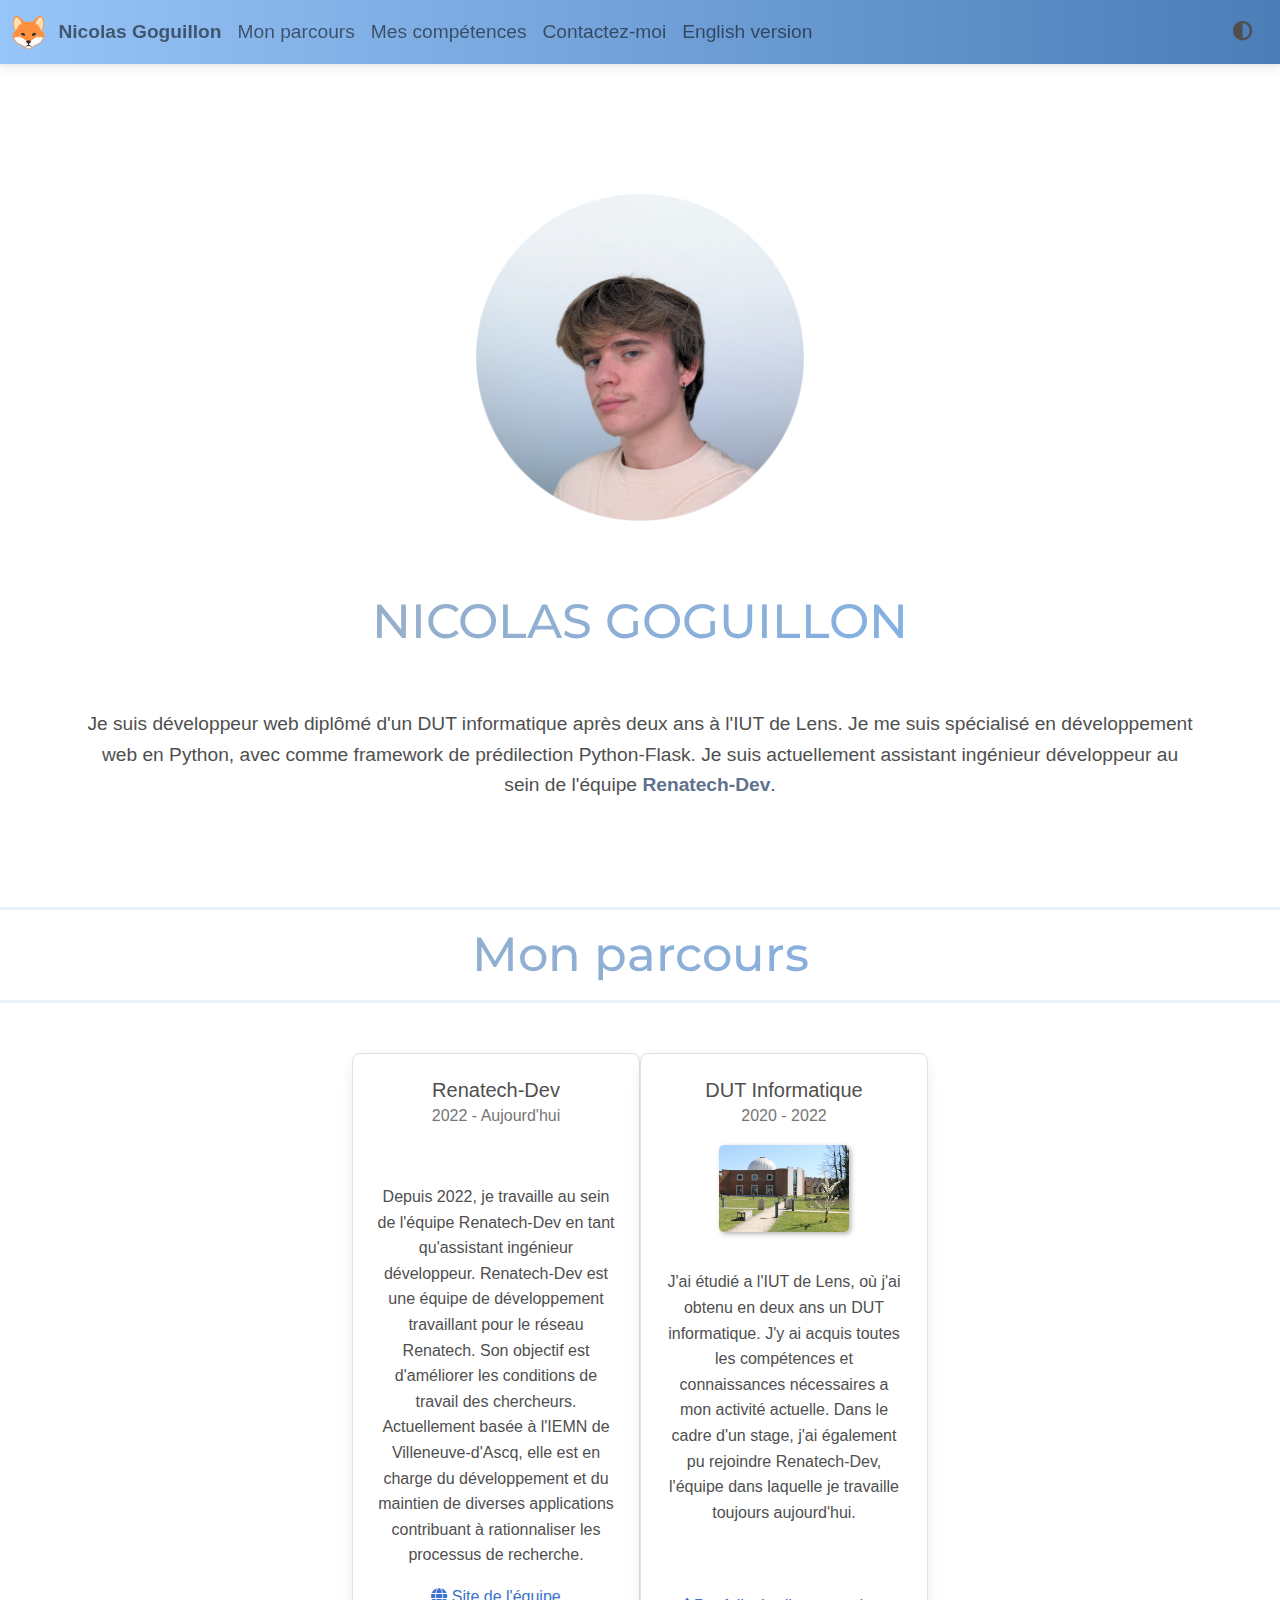
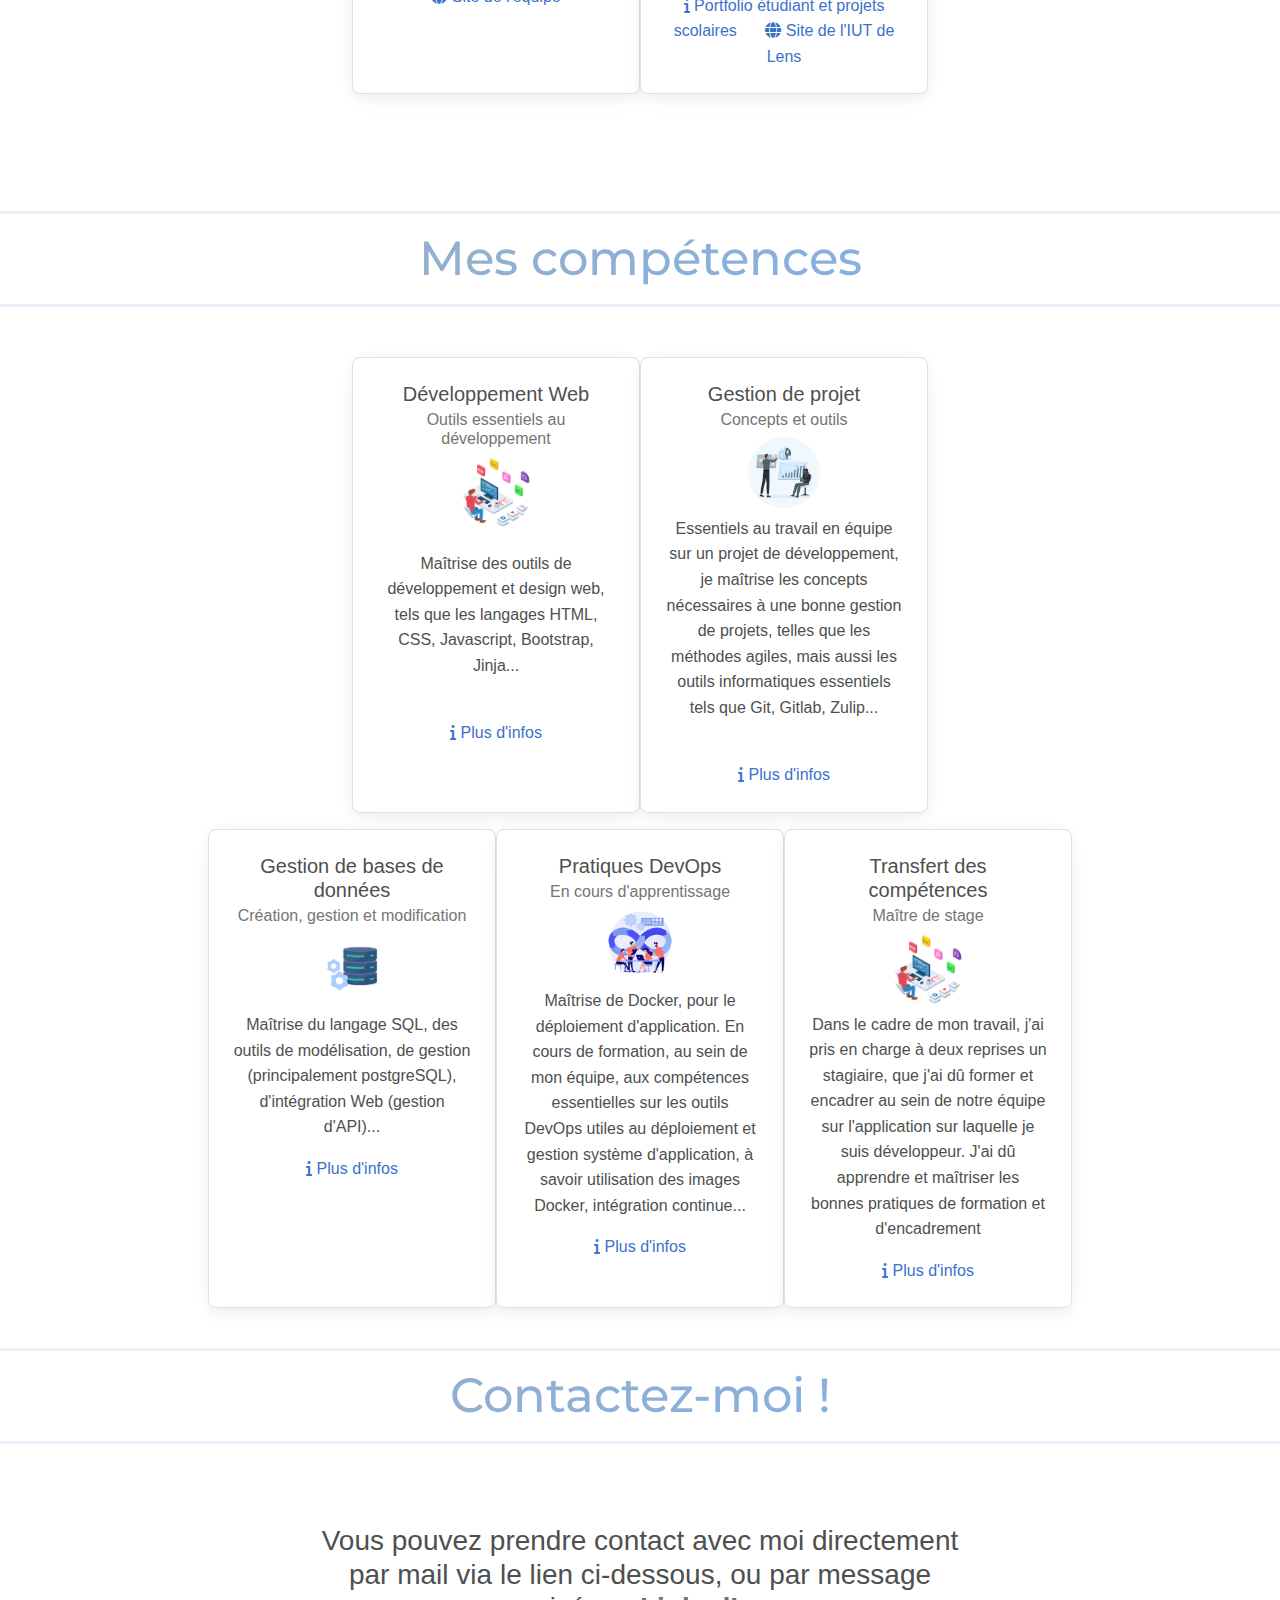
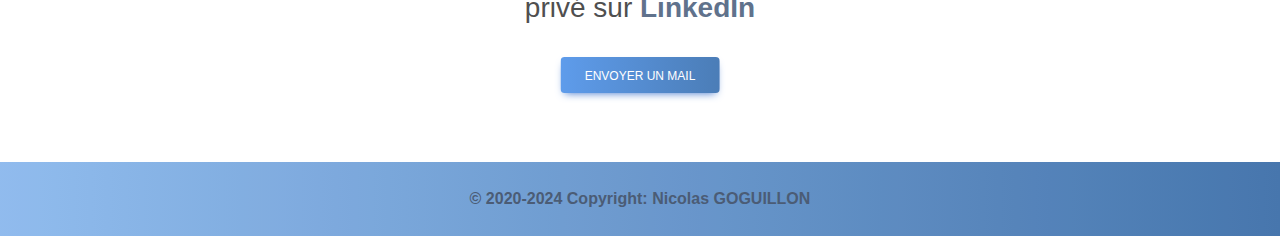
==== index.html @ bf2ed9eb "Content update" ====
<!doctype html>
<html lang="en">
<head>
    
        <!-- Required meta tags -->
        <meta charset="utf-8">
        <meta name="viewport" content="width=device-width, initial-scale=1, shrink-to-fit=no">
        <link rel="shortcut icon" type="image/x-icon" href="/portfolio/images/iconfox1.png">
        <link rel="stylesheet" type="text/css" href="/portfolio/static/css/index.css">
        <link rel="preconnect" href="https://fonts.googleapis.com">
        <link rel="preconnect" href="https://fonts.gstatic.com" crossorigin>
        <link href="https://fonts.googleapis.com/css2?family=Montserrat&display=swap" rel="stylesheet">


        
            <!-- Bootstrap CSS -->
            <link rel="stylesheet" href="https://cdn.jsdelivr.net/npm/bootstrap@4.6.1/dist/css/bootstrap.min.css" integrity="sha384-zCbKRCUGaJDkqS1kPbPd7TveP5iyJE0EjAuZQTgFLD2ylzuqKfdKlfG/eSrtxUkn" crossorigin="anonymous">
            <link rel="stylesheet" href="https://cdnjs.cloudflare.com/ajax/libs/font-awesome/6.0.0/css/all.min.css"/>
            <link rel="stylesheet" id="cssCaller" href="/portfolio/static/css/mdb.min.css"/>

            <script>
                function getPreferredColorScheme() {
                    var elements = document.getElementsByClassName("color-list");

                    if (window.matchMedia && window.matchMedia('(prefers-color-scheme: dark)').matches) {
                        return 'dark';
                    } else {
                        return 'light';
                    }
                }

                var colorScheme = getPreferredColorScheme();
                var link = document.getElementById("link-theme");
                if (colorScheme === "dark") {
                    document.getElementById("cssCaller").href = "/portfolio/static/css/mdb.dark.min.css";
                } else {
                    document.getElementById("cssCaller").href = "/portfolio/static/css/mdb.min.css";

                }

            </script>



        

        <title>Nicolas Goguillon</title>
    
</head>
<body>
<!-- Your page content -->

    <!-- Navbar -->
    <nav class="navbar navbar-expand-lg navbar-light bg-light gradient-custom sticky-top ">
        <!-- Container wrapper -->
        <div class="container-fluid">
            <!-- Toggle button -->
            <button
                    class="navbar-toggler"
                    type="button"
                    data-mdb-toggle="collapse"
                    data-mdb-target="#navbarSupportedContent"
                    aria-controls="navbarSupportedContent"
                    aria-expanded="false"
                    aria-label="Toggle navigation"
            >
                <i class="fas fa-bars"></i>
            </button>

            <!-- Collapsible wrapper -->
            <div class="collapse navbar-collapse" id="navbarSupportedContent">
                <!-- Navbar brand -->

                <!-- Left links -->
                <img src="/portfolio/images/iconfox1.png"
                     height="15"
                     alt="MDB Logo"
                     loading="lazy"
                     id="iconFoxBar"
                     style="width: 2em; height: auto; padding-right: 5px;"
                />
                <ul class="navbar-nav me-auto mb-2 mb-lg-0">

                    <li class="nav-item">
                        <a class="nav-link" href="#" style="font-weight: bold">Nicolas Goguillon</a>
                    </li>
                    <li class="nav-item">
                        <a class="nav-link" href="#projects">Mon parcours</a>
                    </li>
                    <li class="nav-item">
                        <a class="nav-link" href="#team">Mes compétences</a>
                    </li>
                    <li class="nav-item">
                        <a class="nav-link" href="#contact">Contactez-moi</a>
                    </li>
                    <li class="nav-item">
                        <a class="nav-link" href="/portfolio/english.html">English version</a>
                    </li>


                </ul>


            </div>
            <!-- Collapsible wrapper -->

            <!-- Right elements -->
            <div class="d-flex align-items-center">
                <a class="text-reset me-3" id="link-theme" onclick="toggleGlobalTheme()">
                    <i class="fas fa-circle-half-stroke"></i>
                </a>

                
            </div>
            <!-- Right elements -->
        </div>
        <!-- Container wrapper -->
    </nav>
    <!-- Navbar -->




    <div class="mb-8" id="landscape-spacing"></div>
    <div class="container rdev-containers d-flex flex-column justify-content-center mb-6" id="rdev-prez">
        <div class="bloc_message">
            
                
            
        </div>
        <div class="container rdev-containers d-flex flex-column justify-content-center mb-2"
             id="rdev-prez-translucent">
            
            <img
                    src="/portfolio/images/profile.png"
                    height="15"
                    alt="MDB Logo"
                    loading="lazy"
                    class="mb-7 d-flex justify-content-center"
                    id="translucent-logo"
                    style="width: 30%; height: auto; margin-left: auto; margin-right: auto;"
            />


        </div>


        <h2 class="gradient-custom-text title-rdev" id="nomtitre" style="text-align:center; width:auto">NICOLAS GOGUILLON</h2>

        <div class="card-body" id="prez-text">Je suis développeur web diplômé d'un DUT informatique après deux ans à l'IUT de Lens. Je me suis spécialisé en développement web en Python, avec comme framework de prédilection Python-Flask. Je suis actuellement assistant ingénieur développeur au sein de l'équipe <a
            href="https://dev.renatech.org" style="font-weight: bold; color: #60728c" target="_blank">Renatech-Dev</a>. 
        </div>
        
    </div>

    <script>

        function toggleGlobalTheme() {
            let userPreference = getPreferredColorScheme();
            var elements = document.getElementsByClassName("color-list");

            if (document.getElementById("cssCaller").href === "https://goguillonnicolas.github.io/portfolio/static/css/mdb-auto.css" || document.getElementById("cssCaller").href === "/portfolio/static/css/mdb-auto.css") {
                if (userPreference === "light") {
                    document.getElementById("cssCaller").href = "/portfolio/static/css/mdb.dark.min.css";
                    for (var k = 0; k < elements.length; k++) {
                        elements[k].style.color = "white";
                    }

                } else {
                    document.getElementById("cssCaller").href = "/portfolio/static/css/mdb.min.css";
                    for (var l = 0; l < elements.length; l++) {
                        elements[l].style.color = "black";
                    }
                }
            } else if (document.getElementById("cssCaller").href === "https://goguillonnicolas.github.io/portfolio/static/css/mdb.dark.min.css" || document.getElementById("cssCaller").href === "/portfolio/static/css/mdb.dark.min.css") {
                document.getElementById("cssCaller").href = "/portfolio/static/css/mdb.min.css";
                for (var m = 0; m < elements.length; m++) {
                    elements[m].style.color = "black";
                }
            } else {
                document.getElementById("cssCaller").href = "/portfolio/static/css/mdb.dark.min.css";
                for (var n = 0; n < elements.length; n++) {
                    elements[n].style.color = "white";
                }
            }
        }

    </script>






    <!-- POPUPS PROJETS -->

    <div class="modal fade" id="repotech-details" tabindex="-1" aria-labelledby="RepotechDetailsLabel"
         aria-hidden="true">
        <div class="modal-dialog modal-dialog-centered modal-xl modal-dialog-scrollable">
            <div class="modal-content">
                <div class="modal-header">
                    <h5 class="modal-title" id="RepotechDetailsLabel">Renatech-Dev</h5>
                    <button type="button" class="btn-close" data-mdb-dismiss="modal" aria-label="Close"></button>
                </div>
                <div class="modal-body">
                  <h1 style="color: #A9C5EC;">Coming soon !</h1>
                  <p>Renatech-Dev est une équipe de développement travaillant pour le réseau Renatech. Son objectif est d'améliorer les conditions de travail des chercheurs. Actuellement basée à l'IEMN de Villeneuve-d'Ascq, elle est en charge du développement et du maintien de diverses applications contribuant à rationnaliser les processus de recherche.</p>  

                </div>
                <div class="modal-footer">
                    <button type="button" class="btn btn-secondary" data-mdb-dismiss="modal">Close</button>
                </div>
            </div>
        </div>
    </div>
    <div class="modal fade" id="coming-soon" tabindex="-1" aria-labelledby="RepotechDetailsLabel"
    aria-hidden="true">
    <div class="modal-dialog modal-dialog-centered modal-xl modal-dialog-scrollable">
        <div class="modal-content">
            <div class="modal-header">
                <h5 class="modal-title" id="comingsoon"></h5>
                <button type="button" class="btn-close" data-mdb-dismiss="modal" aria-label="Close"></button>
            </div>
            <div class="modal-body">
              <h1 style="color: #A9C5EC;">Coming soon !</h1>  
            </div>
            <div class="modal-footer">
                <button type="button" class="btn btn-secondary" data-mdb-dismiss="modal">Close</button>
            </div>
        </div>
    </div>
</div>
    
    <div class="modal fade" id="cross-video" tabindex="-1" aria-labelledby="CrossVideoLabel" aria-hidden="true">
        <div class="modal-dialog modal-dialog-centered modal-xl modal-dialog-scrollable">
            <div class="modal-content">
                <div class="modal-header">
                    <h5 class="modal-title" id="CrossVideoLabel">CROSS</h5>
                    <button type="button" class="btn-close" data-mdb-dismiss="modal" aria-label="Close"></button>
                </div>
                <div class="modal-body">
                    

                    <br><br>
                </div>
                <div class="modal-footer">
                    <button type="button" class="btn btn-secondary" data-mdb-dismiss="modal">Close</button>
                </div>
            </div>
        </div>
    </div>

    


   
    <div class="modal fade" id="publi-details" tabindex="-1" aria-labelledby="PubliDetailsLabel" aria-hidden="true">
        <div class="modal-dialog modal-dialog-centered modal-xl modal-dialog-scrollable">
            <div class="modal-content">
                <div class="modal-header">
                    <h5 class="modal-title" id="PubliDetailsLabel">DUT informatique</h5>
                    <button type="button" class="btn-close" data-mdb-dismiss="modal" aria-label="Close"></button>
                </div>
                <div class="modal-body">Coming soon !</div>
                <div class="modal-footer">
                    <button type="button" class="btn btn-secondary" data-mdb-dismiss="modal">Close</button>
                </div>
            </div>
        </div>
    </div>




    <div class="mb-4" id="projects">
        <!-- Gradient divider -->


        <!--Section: News of the day-->
        

        <!--Section: News of the day-->


    </div>
    <hr class="gradient">

    <h2 class="gradient-custom-text title-rdev" id="title-rdev" style="text-align:center; width:auto">Mon parcours</h2>
    <hr class="gradient">

    

    <div class="container rdev-containers d-flex flex-column justify-content-center" id="rdev-membres">
        <div class="card-deck d-flex flex-wrap justify-content-center">
            <div class="card border mb-3 member-card dark-mode-on-cards" style="width: 18rem;">
                <div class="card-body">
                    <h5 class="card-title member-title">Renatech-Dev</h5>
                    <h6 class="card-subtitle mb-2 text-muted member-subtitle">2022 - Aujourd'hui</h6>
                    <img class="projet-image" src="/portfolio/images/iemn.jpeg"
                         alt="">
                    <p class="card-text"><br>Depuis 2022, je travaille au sein de l'équipe Renatech-Dev en tant qu'assistant ingénieur développeur. Renatech-Dev est une équipe de développement travaillant pour le réseau Renatech. Son objectif est d'améliorer les conditions de travail des chercheurs. Actuellement basée à l'IEMN de Villeneuve-d'Ascq, elle est en charge du développement et du maintien de diverses applications contribuant à rationnaliser les processus de recherche.</p>
                    <!--<a href="#repotech-details" class="card-link" target="_blank" data-mdb-toggle="modal"
                       data-mdb-target="#repotech-details"><i class="fas fa-info"></i> Plus d'infos</a>-->
                       <a href="https://dev.renatech.org" class="card-link" target="_blank"><i class="fas fa-globe"></i> Site de l'équipe</a>
                </div>
            </div>
            <div class="card border mb-3 member-card dark-mode-on-cards" style="width: 18rem;">
                <div class="card-body">
                    <h5 class="card-title member-title">DUT Informatique</h5>
                    <h6 class="card-subtitle mb-2 text-muted member-subtitle"> 2020 - 2022</h6>
                    <img class="projet-image" src="/portfolio/images/iut.jpg"
                         alt="Publis-HAL">
                    <br><p class="card-text"><br>J'ai étudié a l'IUT de Lens, où j'ai obtenu en deux ans un DUT informatique. J'y ai acquis toutes les compétences et connaissances nécessaires a mon activité actuelle. Dans le cadre d'un stage, j'ai également pu rejoindre Renatech-Dev, l'équipe dans laquelle je travaille toujours aujourd'hui.<br><br><br></p>
                    <a href="https://goguillonnicolas.github.io/old-portfolio/index.html" class="card-link" target="_blank"
                       ><i class="fas fa-info"></i> Portfolio étudiant et projets scolaires</a>
                    <a href="https://www.iut-lens.univ-artois.fr/" class="card-link" target="_blank"><i class="fas fa-globe"></i> Site de l'IUT de Lens</a>
                </div>
            </div>

            
            
        </div>
        

    </div>





    <div class="mb-4" id="team">
        <!-- Gradient divider -->
        <br><br><br>
    </div>
    <hr class="gradient">

    <h2 class="gradient-custom-text title-rdev" id="title-rdev" style="text-align:center; width:auto">Mes compétences</h2>
    <hr class="gradient">

    <!--<div class="container">
        
        <br>
        <br>
        
        <h6 class="policeraleway">DEVELOPPEMENT WEB (HTML - CSS - Python - Javascript - PHP)</h6>
        <div class="containerskills">
          <div class="skills web"></div>
        </div>
        
        <br>
        <h6 class="policeraleway">BASE DE DONNEES (SQL)</h6>
        <div class="containerskills">
          <div class="skills sql"></div>
        </div>
        
        <br>
        <h6 class="policeraleway">SCRIPTS (PYTHON, BASH)</h6>
        <div class="containerskills">
          <div class="skills scripts"></div>
        </div>
        
        <br>
        <h6 class="policeraleway">ORIENTE OBJET (JAVA)</h6>
        <div class="containerskills">
          <div class="skills php"></div>
        </div>
        <br>
        <br>
        <br>
       
    </div> -->

    <div class="container rdev-containers d-flex flex-column justify-content-center" id="rdev-membres">
        <div class="card-deck d-flex flex-wrap justify-content-center">
            <div class="card border mb-3 member-card dark-mode-on-cards" style="width: 18rem;">
                <div class="card-body">
                    <h5 class="card-title member-title">Développement Web</h5>
                    <h6 class="card-subtitle mb-2 text-muted member-subtitle">Outils essentiels au développement</h6>
                    <img class="member-image rounded-circle"
                         src="/portfolio/images/webstatic.jpg" alt="">
                    <p class="card-text"><Main>Maîtrise des outils de développement et design web, tels que les langages HTML, CSS, Javascript, Bootstrap, Jinja...</Main></p><br>
                    <a href="#repotech-details" class="card-link" target="_blank" data-mdb-toggle="modal"
                       data-mdb-target="#coming-soon"><i class="fas fa-info"></i> Plus d'infos</a>

                </div>
            </div>
            <div class="card border dark-mode-on-cards mb-3 member-card" style="width: 18rem;">
                <div class="card-body">
                    <h5 class="card-title member-title">Gestion de projet</h5>
                    <h6 class="card-subtitle mb-2 text-muted member-subtitle">Concepts et outils</h6>
                    <img class="member-image rounded-circle" src="/portfolio/images/project management.png"
                         alt="">
                    <p class="card-text">Essentiels au travail en équipe sur un projet de développement, je maîtrise les concepts nécessaires à une bonne gestion de projets, telles que les méthodes agiles, mais aussi les outils informatiques essentiels tels que Git, Gitlab, Zulip...</p><br>
                    <a href="#repotech-details" class="card-link" target="_blank" data-mdb-toggle="modal"
                       data-mdb-target="#coming-soon"><i class="fas fa-info"></i> Plus d'infos</a>

                </div>
            </div>
            
        </div>
        <div class="card-deck d-flex flex-wrap justify-content-center">
            <div class="card border dark-mode-on-cards mb-3 member-card" style="width: 18rem;">
                <div class="card-body">
                    <h5 class="card-title member-title">Gestion de bases de données</h5>
                    <h6 class="card-subtitle mb-2 text-muted member-subtitle">Création, gestion et modification
                    </h6>
                    <img class="member-image rounded-circle" src="/portfolio/images/databaseicon.avif"
                         alt="">
                    <p class="card-text">Maîtrise du langage SQL, des outils de modélisation, de gestion (principalement postgreSQL), d'intégration Web (gestion d'API)...</p>
                    <a href="#repotech-details" class="card-link" target="_blank" data-mdb-toggle="modal"
                       data-mdb-target="#coming-soon"><i class="fas fa-info"></i> Plus d'infos</a>

                </div>
            </div>

            <div class="card border dark-mode-on-cards mb-3 member-card" style="width: 18rem;">
                <div class="card-body">
                    <h5 class="card-title member-title">Pratiques DevOps</h5>
                    <h6 class="card-subtitle mb-2 text-muted member-subtitle">En cours d'apprentissage</h6>
                    <img class="member-image rounded-circle"
                         src="/portfolio/images/DevOps.jpg" alt="">
                    <p class="card-text">Maîtrise de Docker, pour le déploiement d'application. En cours de formation, au sein de mon équipe, aux compétences essentielles sur les outils DevOps utiles au déploiement et gestion système d'application, à savoir utilisation des images Docker, intégration continue...</p>
                    <a href="#" class="card-link" target="_blank" data-mdb-toggle="modal"
                       data-mdb-target="#coming-soon"><i class="fas fa-info"></i> Plus d'infos</a>

                </div>
            </div>

            <div class="card border dark-mode-on-cards mb-3 member-card" style="width: 18rem;">
                <div class="card-body">
                    <h5 class="card-title member-title">Transfert des compétences</h5>
                    <h6 class="card-subtitle mb-2 text-muted member-subtitle">Maître de stage</h6>
                    <img class="member-image rounded-circle"
                         src="/portfolio/images/webstatic.jpg" alt="">
                    <p class="card-text">Dans le cadre de mon travail, j'ai pris en charge à deux reprises un stagiaire, que j'ai dû former et encadrer au sein de notre équipe sur l'application sur laquelle je suis développeur. J'ai dû apprendre et maîtriser les bonnes pratiques de formation et d'encadrement </p>
                    <a href="#repotech-details" class="card-link" target="_blank" data-mdb-toggle="modal"
                       data-mdb-target="#coming-soon"><i class="fas fa-info"></i> Plus d'infos</a>

                </div>
            </div>
            



        </div>











































    <div class="card-deck d-flex flex-wrap justify-content-center">

         

            



        </div>

    </div>

    <!-- Buttons trigger collapse -->
    

    <div class="mb-4" id="contact">
        <!-- Gradient divider -->
    </div>
    <hr class="gradient">

    <h2 class="gradient-custom-text title-rdev" id="title-rdev" style="text-align:center; width:auto">Contactez-moi !</h2>
    <hr class="gradient">
    <div class="mb-8"></div>
    <h3 id="sendmailtext">Vous pouvez prendre contact avec moi directement par mail via le lien ci-dessous, ou par message privé sur <a
        href="https://www.linkedin.com/in/nicolas-goguillon/" style="font-weight: bold; color: #60728c" target="_blank">LinkedIn</a>

        <br>              
</h3>

            <a
                class="btn btn-primary expandable-members position-relative top-50 start-50 translate-middle gradient-custom"
                href="mailto:nicolas.goguillon@iemn.fr"
                role="button"
                aria-expanded="false"
                aria-controls="collapseExample"
        >
            Envoyer un mail
        </a>

        <br><br><br>
    </div>


    <!-- Footer -->
    <footer class="text-center text-lg-start bg-opacity-10 text-muted gradient-custom-footer">
        <!-- Section: Social media -->
        <section class="d-flex justify-content-center justify-content-lg-between">
            <!-- Left -->
            <div class="me-5 d-none d-lg-block">
            </div>
            <!-- Left -->

            <!-- Right -->
            <div>

            </div>
            <!-- Right -->
        </section>
        <!-- Section: Social media -->

    

        <!-- Copyright -->
        <div class="text-center p-4 footertext" style="background-color: rgba(0, 0, 0, 0.05);">
           <strong> © 2020-2024 Copyright: Nicolas GOGUILLON </strong>
        </div>
        <!-- Copyright -->
    </footer>
    <!-- Footer -->



    <!-- Optional JavaScript -->
    <script src="https://cdn.jsdelivr.net/npm/jquery@3.5.1/dist/jquery.min.js" integrity="sha256-9/aliU8dGd2tb6OSsuzixeV4y/faTqgFtohetphbbj0=" crossorigin="anonymous"></script>
        <script src="https://cdn.jsdelivr.net/npm/popper.js@1.16.1/dist/umd/popper.min.js" integrity="sha384-9/reFTGAW83EW2RDu2S0VKaIzap3H66lZH81PoYlFhbGU+6BZp6G7niu735Sk7lN" crossorigin="anonymous"></script>
        <script src="https://cdn.jsdelivr.net/npm/bootstrap@4.6.1/dist/js/bootstrap.min.js" integrity="sha384-VHvPCCyXqtD5DqJeNxl2dtTyhF78xXNXdkwX1CZeRusQfRKp+tA7hAShOK/B/fQ2" crossorigin="anonymous"></script>
    <script type="text/javascript" src="/portfolio/static/js/mdb.min.js"></script>
    <sript src="/portfolio/static/js/index.js"></sript>


    <script src="/portfolio/static/js/index.js"></script>

</body>
</html>
---- portfolio/static/css/index.css ----
body {
  font-family: 'Montserrat', sans-serif;
}

h1 {
    color : blue;
}

#nomtitre {
    font-size: 3.5em;
}

.rdev-icon-navbar {
    max-width : 22px;
    margin: auto;
}

.rdev-prez {
    font-size : 1.5em;
    margin-top : 100px !important;
    width: 50% !important;
}

.rdev-containers {
    margin-top : 50px !important;
}

.rdev-containers-titles {
    font-size : 1.5em;
    margin-bottom : 50px;
    text-align : center;
}

.member-image {
    width : 30%;
    /*margin : 5% 25% 5% 25%;*/
    vertical-align : baseline;
}

/*.member-title {
    width : 70%
}

.member-subtitle {
    width : 70%
}*/

.member-card {
    text-align: center;
}

.expandable-members {

}

.title-rdev {
    font-size : 4em;
    /*margin-bottom : 50px;*/
    text-align : center;
    font-family: 'Montserrat', sans-serif;
}

hr.gradient {
  height: 3px;
  border: none;
background-color: #A9C5EC;

}

.modal-body p {
    text-align: center;
}

.projet-image {
    width : 55%;
    margin : 5% 10% 5% 10%;
    border-radius: 5px;
    box-shadow: 2px 2px 5px rgba(0, 0, 0, 0.3);
}

.projet-image-details {
    width : 50%;
    margin : 5% 25% 5% 25%;
    border-radius: 5px;
    box-shadow: 2px 2px 5px rgba(0, 0, 0, 0.3);
}

#rdev-projets {
    text-align: justify;
}

.project-card-rdev {
    padding: 1.5%
}

#prez-text {
    font-size : 1.2em;
    margin-top : 50px;
    margin-bottom : 50px;
    text-align : center;
}

#prez-card {
    border : 0 !important;
    background-color: transparent !important;
}

/*#news-text {
    border-radius: 5px;
    border: 3px solid red;
}

#news-img {
    border-radius: 5px;
    border: 3px solid red;
}*/

.navbar {
  min-height: 40px;
    font-size: 1.2em;
}

.separator {
    border: 5px;
}

#cross-video {
    width : 60%;
    height: auto;
    border-radius: 5px;
    margin: 0 20% 0 20%;
}

#video-frame {
    border-radius: 5px;
    box-shadow: 3px 3px 6px rgba(0, 0, 0, 0.3);
}


.stat-list {
    width : 40%;
    margin: 0 30% 0 30%;
}

@media screen and (orientation: portrait) {

    .stat-list {
        width : 90%;
        margin: 0 5% 0 5%;
    }


    #prez-img {
        width : 100%;
        margin-left: auto;
        margin-right: auto;
        margin-bottom : 5%;
    }

    #landscape-spacing {
        display : none;
    }

    #translucent-logo {
        width: 100%; height: auto; margin-left: auto; margin-right: auto;
    }

    .title-rdev {
        font-size : 2em;
        /*margin-bottom : 50px;*/
        text-align : center;
        font-family: 'Montserrat', sans-serif;
    }

        hr.hr-text {
      position: relative;
        border: none;
        height: 1px;
        background: #252525;
        font-size: 1.4em;
        text-align: center;

    }

    hr.hr-text::before {
        content: attr(data-content);
        display: inline-block;
        background: #fff;
        font-size: 1.4rem;
        text-align: center;
        color: #252525;
        border-radius: 30rem;
        padding: 0.2rem 2rem;
        position: absolute;
        top: 50%;
        left: 50%;
        transform: translate(-50%, -50%);

    }

    .projet-image-details {
        width : 90%;
        margin : 5% 5% 5% 5%;
        border-radius: 5px;
        box-shadow: 2px 2px 5px rgba(0, 0, 0, 0.3);
    }

}

/* styles pour l'affichage en mode paysage */
@media screen and (orientation: landscape) {
    #prez-img {
        width : 65%;
        margin-left: auto;
        margin-right: auto;
        margin-bottom : 5%;
    }

    #title-rdev {
        font-size : 5em;
        /*margin-bottom : 50px;*/
        text-align : center;
        font-family: 'Montserrat', sans-serif;
    }

    #translucent-logo {
        width: 50%; height: auto; margin-left: auto; margin-right: auto;
    }

    hr.hr-text {
      position: relative;
        border: none;
        height: 1px;
        background: #252525;
        font-size: 3em;
                text-align: center;

    }

    hr.hr-text::before {
        content: attr(data-content);
        display: inline-block;
        background: #fff;
        font-size: 3rem;
        color: #252525;
        border-radius: 30rem;
        padding: 0.2rem 2rem;
        position: absolute;
        top: 50%;
        left: 50%;
        transform: translate(-50%, -50%);
                text-align: center;

    }
}






/*gradient properties*/
.gradient-custom {
    /* fallback for old browsers */
    background: #accbee;

    /* Chrome 10-25, Safari 5.1-6 */
    background: -webkit-linear-gradient(to right,  rgba(109, 174, 249, 0.7), #4b7db7);

    /* W3C, IE 10+/ Edge, Firefox 16+, Chrome 26+, Opera 12+, Safari 7+ */
    background: linear-gradient(to right, rgba(109, 174, 249, 0.7), #4b7db7)
  }

.gradient-custom-text {
    /* Définition du gradient */
    background: linear-gradient(to right, #A0AEBE, rgb(122, 177, 239));
    -webkit-background-clip: text;
    -webkit-text-fill-color: transparent;

    /* Définition de la couleur du texte pour les navigateurs qui ne prennent pas en charge la propriété background-clip */
    color: #fff;
    font-size: 3rem !important;
}

.gradient-custom-footer {
    /* fallback for old browsers */
    background: #7ab1ef;

    /* Chrome 10-25, Safari 5.1-6 */
    background: -webkit-linear-gradient(to right, rgba(109, 174, 249, 0.7), #4b7db7);

    /* W3C, IE 10+/ Edge, Firefox 16+, Chrome 26+, Opera 12+, Safari 7+ */
    background: linear-gradient(to right,  rgba(109, 174, 249, 0.7), #4b7db7)
  }




/*dark properties*/

@media (prefers-color-scheme: dark) {
    .dark-mode-on-cards {
        --mdb-bg-opacity:1;background-color:transparent!important
    }

    .dark-mode-on-footer {
        --mdb-bg-opacity:0.1
    }

}

#sendmail {
    text-align : center;
    width : 20%;
    margin: 50px auto;
}

#sendmailtext {
    text-align : center;
    width : 50%;
    margin: 50px auto;
}


* {box-sizing: border-box}

.containerskills {
  width: 65%;
  background-color: #ddd;
  border-radius:10px;
  height: 15px;
  margin-left: auto;
  margin-right: auto;
}

.skills{border-radius: 10px;}

.web {width: 90%; background-color: #A4C3EA;height: 100%;}
.sql {width: 80%; background-color: #5B80B6;height: 15px;}
.scripts {width: 70%; background-color: #A4C3EA;height: 15px;}
.php {width: 60%; background-color: #5B80B6;height: 15px;}

.policeraleway{
    text-align: center;
    color: #ddd !important
    ;
}

.footertext {
    color: #4B5C75;
}
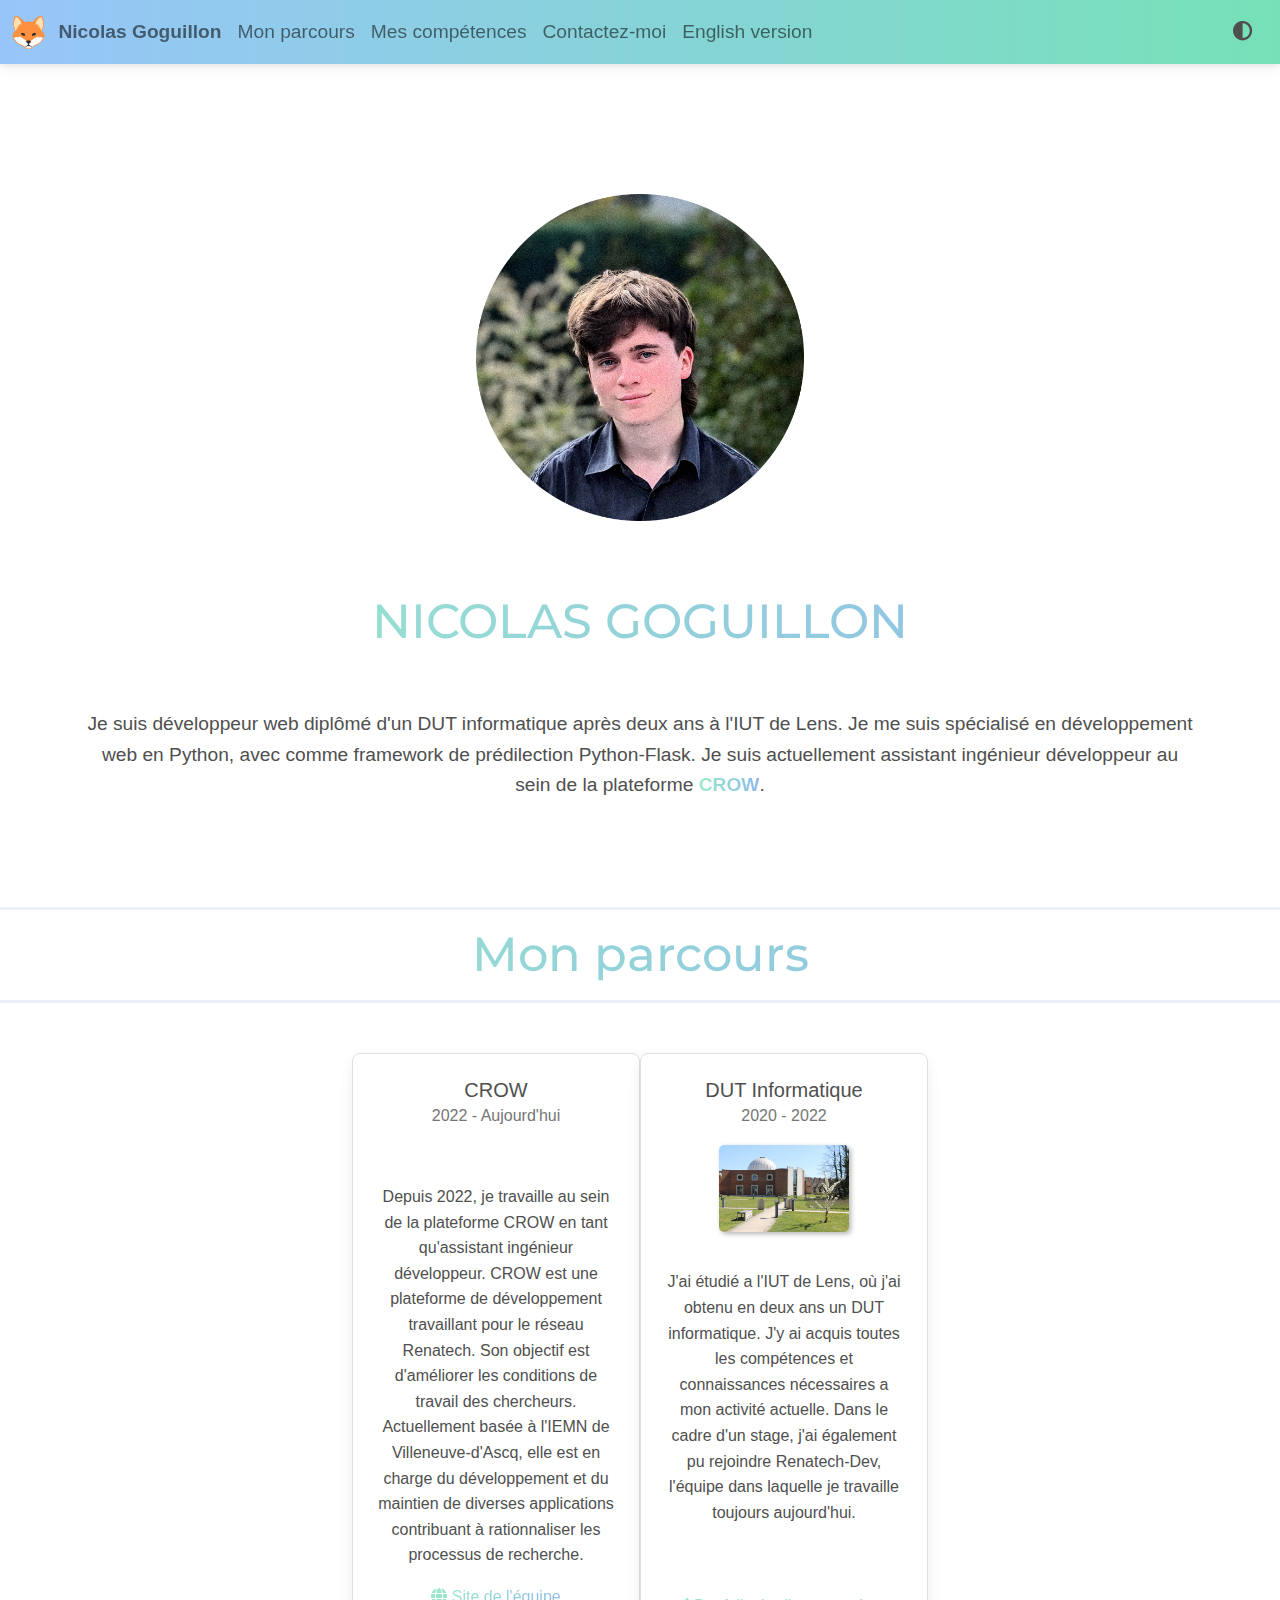
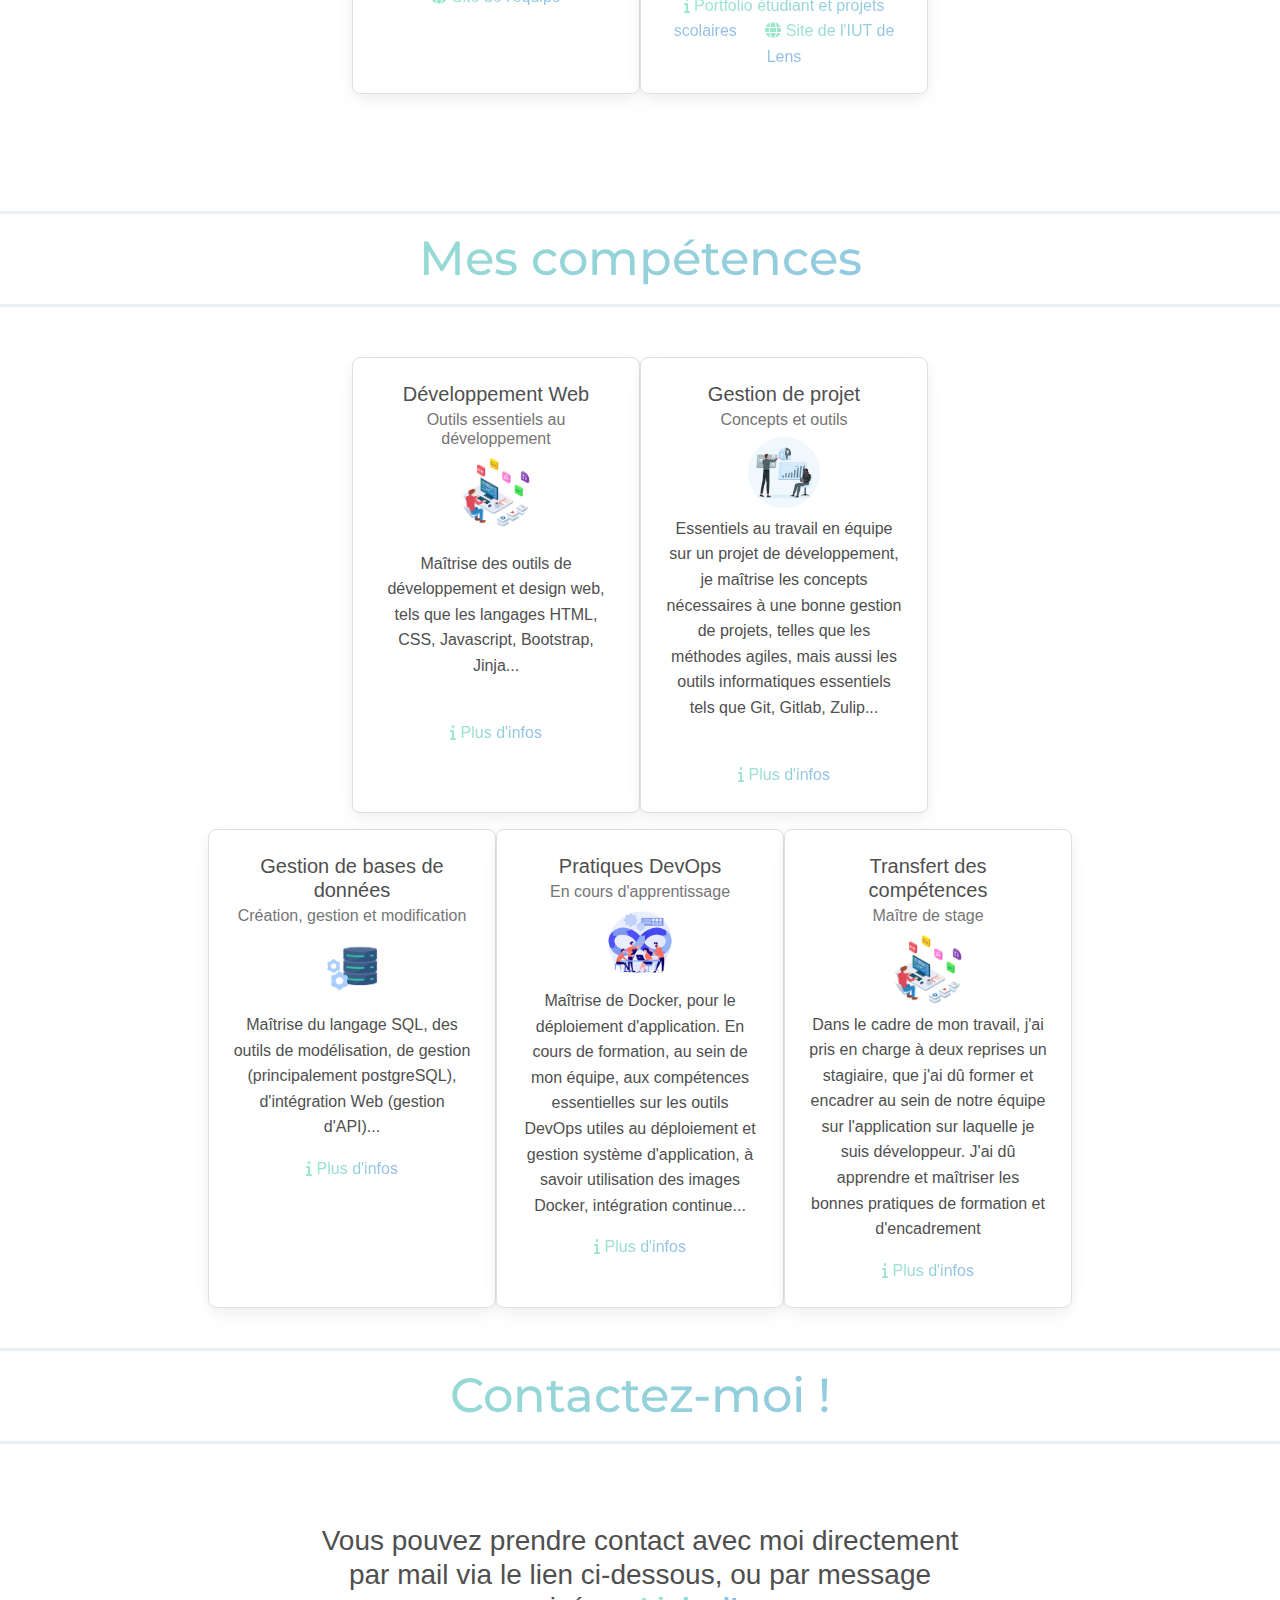
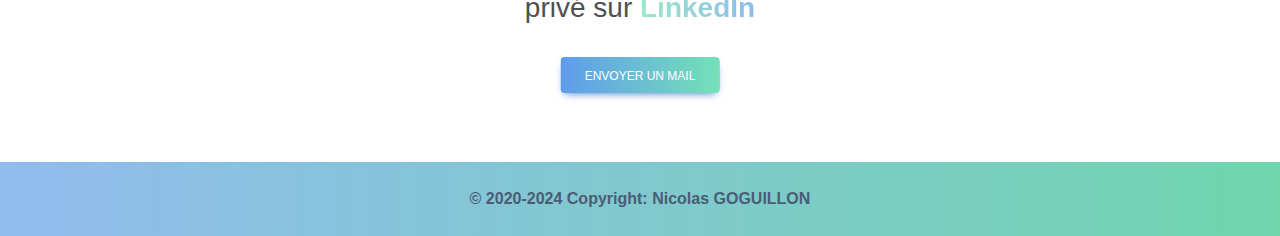
==== commit 61b9bcc6: "Corrections suplémentaires" ====
--- a/index.html
+++ b/index.html
@@ -145,10 +145,10 @@
         </div>
 
 
-        <h2 class="gradient-custom-text title-rdev" id="nomtitre" style="text-align:center; width:auto">NICOLAS GOGUILLON</h2>
-
-        <div class="card-body" id="prez-text">Je suis développeur web diplômé d'un DUT informatique après deux ans à l'IUT de Lens. Je me suis spécialisé en développement web en Python, avec comme framework de prédilection Python-Flask. Je suis actuellement assistant ingénieur développeur au sein de l'équipe <a
-            href="https://dev.renatech.org" style="font-weight: bold; color: #60728c" target="_blank">Renatech-Dev</a>. 
+        <h2 class="gradient-custom-text size-for-title title-rdev" id="nomtitre" style="text-align:center; width:auto">NICOLAS GOGUILLON</h2>
+
+        <div class="card-body" id="prez-text">Je suis développeur web diplômé d'un DUT informatique après deux ans à l'IUT de Lens. Je me suis spécialisé en développement web en Python, avec comme framework de prédilection Python-Flask. Je suis actuellement assistant ingénieur développeur au sein de la plateforme <a
+            href="https://dev.renatech.org" class="gradient-custom-text" style="font-weight: bold;" target:"_blank">CROW</a>. 
         </div>
         
     </div>
@@ -199,12 +199,12 @@
         <div class="modal-dialog modal-dialog-centered modal-xl modal-dialog-scrollable">
             <div class="modal-content">
                 <div class="modal-header">
-                    <h5 class="modal-title" id="RepotechDetailsLabel">Renatech-Dev</h5>
+                    <h5 class="modal-title" id="RepotechDetailsLabel">-CROW</h5>
                     <button type="button" class="btn-close" data-mdb-dismiss="modal" aria-label="Close"></button>
                 </div>
                 <div class="modal-body">
                   <h1 style="color: #A9C5EC;">Coming soon !</h1>
-                  <p>Renatech-Dev est une équipe de développement travaillant pour le réseau Renatech. Son objectif est d'améliorer les conditions de travail des chercheurs. Actuellement basée à l'IEMN de Villeneuve-d'Ascq, elle est en charge du développement et du maintien de diverses applications contribuant à rationnaliser les processus de recherche.</p>  
+                  <p>CROW est une plateforme de développement travaillant pour le réseau Renatech. Son objectif est d'améliorer les conditions de travail des chercheurs. Actuellement basée à l'IEMN de Villeneuve-d'Ascq, elle est en charge du développement et du maintien de diverses applications contribuant à rationnaliser les processus de recherche.</p>  
 
                 </div>
                 <div class="modal-footer">
@@ -285,7 +285,7 @@
     </div>
     <hr class="gradient">
 
-    <h2 class="gradient-custom-text title-rdev" id="title-rdev" style="text-align:center; width:auto">Mon parcours</h2>
+    <h2 class="gradient-custom-text size-for-title title-rdev" id="title-rdev" style="text-align:center; width:auto">Mon parcours</h2>
     <hr class="gradient">
 
     
@@ -294,14 +294,14 @@
         <div class="card-deck d-flex flex-wrap justify-content-center">
             <div class="card border mb-3 member-card dark-mode-on-cards" style="width: 18rem;">
                 <div class="card-body">
-                    <h5 class="card-title member-title">Renatech-Dev</h5>
+                    <h5 class="card-title member-title">CROW</h5>
                     <h6 class="card-subtitle mb-2 text-muted member-subtitle">2022 - Aujourd'hui</h6>
                     <img class="projet-image" src="/portfolio/images/iemn.jpeg"
                          alt="">
-                    <p class="card-text"><br>Depuis 2022, je travaille au sein de l'équipe Renatech-Dev en tant qu'assistant ingénieur développeur. Renatech-Dev est une équipe de développement travaillant pour le réseau Renatech. Son objectif est d'améliorer les conditions de travail des chercheurs. Actuellement basée à l'IEMN de Villeneuve-d'Ascq, elle est en charge du développement et du maintien de diverses applications contribuant à rationnaliser les processus de recherche.</p>
+                    <p class="card-text"><br>Depuis 2022, je travaille au sein de la plateforme CROW en tant qu'assistant ingénieur développeur. CROW est une plateforme de développement travaillant pour le réseau Renatech. Son objectif est d'améliorer les conditions de travail des chercheurs. Actuellement basée à l'IEMN de Villeneuve-d'Ascq, elle est en charge du développement et du maintien de diverses applications contribuant à rationnaliser les processus de recherche.</p>
                     <!--<a href="#repotech-details" class="card-link" target="_blank" data-mdb-toggle="modal"
                        data-mdb-target="#repotech-details"><i class="fas fa-info"></i> Plus d'infos</a>-->
-                       <a href="https://dev.renatech.org" class="card-link" target="_blank"><i class="fas fa-globe"></i> Site de l'équipe</a>
+                       <a href="https://dev.renatech.org" class="card-link gradient-custom-text" target="_blank"><i class="fas fa-globe"></i> Site de l'équipe</a>
                 </div>
             </div>
             <div class="card border mb-3 member-card dark-mode-on-cards" style="width: 18rem;">
@@ -311,9 +311,9 @@
                     <img class="projet-image" src="/portfolio/images/iut.jpg"
                          alt="Publis-HAL">
                     <br><p class="card-text"><br>J'ai étudié a l'IUT de Lens, où j'ai obtenu en deux ans un DUT informatique. J'y ai acquis toutes les compétences et connaissances nécessaires a mon activité actuelle. Dans le cadre d'un stage, j'ai également pu rejoindre Renatech-Dev, l'équipe dans laquelle je travaille toujours aujourd'hui.<br><br><br></p>
-                    <a href="https://goguillonnicolas.github.io/old-portfolio/index.html" class="card-link" target="_blank"
+                    <a href="https://goguillonnicolas.github.io/old-portfolio/index.html" class="card-link gradient-custom-text" target="_blank"
                        ><i class="fas fa-info"></i> Portfolio étudiant et projets scolaires</a>
-                    <a href="https://www.iut-lens.univ-artois.fr/" class="card-link" target="_blank"><i class="fas fa-globe"></i> Site de l'IUT de Lens</a>
+                    <a href="https://www.iut-lens.univ-artois.fr/" class="card-link gradient-custom-text" target="_blank"><i class="fas fa-globe"></i> Site de l'IUT de Lens</a>
                 </div>
             </div>
 
@@ -334,7 +334,7 @@
     </div>
     <hr class="gradient">
 
-    <h2 class="gradient-custom-text title-rdev" id="title-rdev" style="text-align:center; width:auto">Mes compétences</h2>
+    <h2 class="gradient-custom-text size-for-title title-rdev" id="title-rdev" style="text-align:center; width:auto">Mes compétences</h2>
     <hr class="gradient">
 
     <!--<div class="container">
@@ -379,7 +379,7 @@
                     <img class="member-image rounded-circle"
                          src="/portfolio/images/webstatic.jpg" alt="">
                     <p class="card-text"><Main>Maîtrise des outils de développement et design web, tels que les langages HTML, CSS, Javascript, Bootstrap, Jinja...</Main></p><br>
-                    <a href="#repotech-details" class="card-link" target="_blank" data-mdb-toggle="modal"
+                    <a href="#repotech-details" class="card-link gradient-custom-text" target="_blank" data-mdb-toggle="modal"
                        data-mdb-target="#coming-soon"><i class="fas fa-info"></i> Plus d'infos</a>
 
                 </div>
@@ -391,7 +391,7 @@
                     <img class="member-image rounded-circle" src="/portfolio/images/project management.png"
                          alt="">
                     <p class="card-text">Essentiels au travail en équipe sur un projet de développement, je maîtrise les concepts nécessaires à une bonne gestion de projets, telles que les méthodes agiles, mais aussi les outils informatiques essentiels tels que Git, Gitlab, Zulip...</p><br>
-                    <a href="#repotech-details" class="card-link" target="_blank" data-mdb-toggle="modal"
+                    <a href="#repotech-details" class="card-link gradient-custom-text" target="_blank" data-mdb-toggle="modal"
                        data-mdb-target="#coming-soon"><i class="fas fa-info"></i> Plus d'infos</a>
 
                 </div>
@@ -407,7 +407,7 @@
                     <img class="member-image rounded-circle" src="/portfolio/images/databaseicon.avif"
                          alt="">
                     <p class="card-text">Maîtrise du langage SQL, des outils de modélisation, de gestion (principalement postgreSQL), d'intégration Web (gestion d'API)...</p>
-                    <a href="#repotech-details" class="card-link" target="_blank" data-mdb-toggle="modal"
+                    <a href="#repotech-details" class="card-link gradient-custom-text" target="_blank" data-mdb-toggle="modal"
                        data-mdb-target="#coming-soon"><i class="fas fa-info"></i> Plus d'infos</a>
 
                 </div>
@@ -420,7 +420,7 @@
                     <img class="member-image rounded-circle"
                          src="/portfolio/images/DevOps.jpg" alt="">
                     <p class="card-text">Maîtrise de Docker, pour le déploiement d'application. En cours de formation, au sein de mon équipe, aux compétences essentielles sur les outils DevOps utiles au déploiement et gestion système d'application, à savoir utilisation des images Docker, intégration continue...</p>
-                    <a href="#" class="card-link" target="_blank" data-mdb-toggle="modal"
+                    <a href="#" class="card-link gradient-custom-text" target="_blank" data-mdb-toggle="modal"
                        data-mdb-target="#coming-soon"><i class="fas fa-info"></i> Plus d'infos</a>
 
                 </div>
@@ -433,7 +433,7 @@
                     <img class="member-image rounded-circle"
                          src="/portfolio/images/webstatic.jpg" alt="">
                     <p class="card-text">Dans le cadre de mon travail, j'ai pris en charge à deux reprises un stagiaire, que j'ai dû former et encadrer au sein de notre équipe sur l'application sur laquelle je suis développeur. J'ai dû apprendre et maîtriser les bonnes pratiques de formation et d'encadrement </p>
-                    <a href="#repotech-details" class="card-link" target="_blank" data-mdb-toggle="modal"
+                    <a href="#repotech-details" class="card-link gradient-custom-text" target="_blank" data-mdb-toggle="modal"
                        data-mdb-target="#coming-soon"><i class="fas fa-info"></i> Plus d'infos</a>
 
                 </div>
@@ -506,11 +506,11 @@
     </div>
     <hr class="gradient">
 
-    <h2 class="gradient-custom-text title-rdev" id="title-rdev" style="text-align:center; width:auto">Contactez-moi !</h2>
+    <h2 class="gradient-custom-text size-for-title title-rdev" id="title-rdev" style="text-align:center; width:auto">Contactez-moi !</h2>
     <hr class="gradient">
     <div class="mb-8"></div>
     <h3 id="sendmailtext">Vous pouvez prendre contact avec moi directement par mail via le lien ci-dessous, ou par message privé sur <a
-        href="https://www.linkedin.com/in/nicolas-goguillon/" style="font-weight: bold; color: #60728c" target="_blank">LinkedIn</a>
+        href="https://www.linkedin.com/in/nicolas-goguillon/" style="font-weight: bold;" class="gradient-custom-text" target="_blank">LinkedIn</a>
 
         <br>              
 </h3>
--- a/portfolio/static/css/index.css
+++ b/portfolio/static/css/index.css
@@ -1,353 +1,356 @@
 
 
 body {
-  font-family: 'Montserrat', sans-serif;
-}
-
-h1 {
-    color : blue;
-}
-
-#nomtitre {
-    font-size: 3.5em;
-}
-
-.rdev-icon-navbar {
-    max-width : 22px;
-    margin: auto;
-}
-
-.rdev-prez {
-    font-size : 1.5em;
-    margin-top : 100px !important;
-    width: 50% !important;
-}
-
-.rdev-containers {
-    margin-top : 50px !important;
-}
-
-.rdev-containers-titles {
-    font-size : 1.5em;
-    margin-bottom : 50px;
-    text-align : center;
-}
-
-.member-image {
-    width : 30%;
-    /*margin : 5% 25% 5% 25%;*/
-    vertical-align : baseline;
-}
-
-/*.member-title {
-    width : 70%
-}
-
-.member-subtitle {
-    width : 70%
-}*/
-
-.member-card {
-    text-align: center;
-}
-
-.expandable-members {
-
-}
-
-.title-rdev {
-    font-size : 4em;
-    /*margin-bottom : 50px;*/
-    text-align : center;
     font-family: 'Montserrat', sans-serif;
-}
-
-hr.gradient {
-  height: 3px;
-  border: none;
-background-color: #A9C5EC;
-
-}
-
-.modal-body p {
-    text-align: center;
-}
-
-.projet-image {
-    width : 55%;
-    margin : 5% 10% 5% 10%;
-    border-radius: 5px;
-    box-shadow: 2px 2px 5px rgba(0, 0, 0, 0.3);
-}
-
-.projet-image-details {
-    width : 50%;
-    margin : 5% 25% 5% 25%;
-    border-radius: 5px;
-    box-shadow: 2px 2px 5px rgba(0, 0, 0, 0.3);
-}
-
-#rdev-projets {
-    text-align: justify;
-}
-
-.project-card-rdev {
-    padding: 1.5%
-}
-
-#prez-text {
-    font-size : 1.2em;
-    margin-top : 50px;
-    margin-bottom : 50px;
-    text-align : center;
-}
-
-#prez-card {
-    border : 0 !important;
-    background-color: transparent !important;
-}
-
-/*#news-text {
-    border-radius: 5px;
-    border: 3px solid red;
-}
-
-#news-img {
-    border-radius: 5px;
-    border: 3px solid red;
-}*/
-
-.navbar {
-  min-height: 40px;
-    font-size: 1.2em;
-}
-
-.separator {
-    border: 5px;
-}
-
-#cross-video {
-    width : 60%;
-    height: auto;
-    border-radius: 5px;
-    margin: 0 20% 0 20%;
-}
-
-#video-frame {
-    border-radius: 5px;
-    box-shadow: 3px 3px 6px rgba(0, 0, 0, 0.3);
-}
-
-
-.stat-list {
-    width : 40%;
-    margin: 0 30% 0 30%;
-}
-
-@media screen and (orientation: portrait) {
-
-    .stat-list {
-        width : 90%;
-        margin: 0 5% 0 5%;
+  }
+  
+  h1 {
+      color : blue;
+  }
+  
+  #nomtitre {
+      font-size: 3.5em;
+  }
+  
+  .rdev-icon-navbar {
+      max-width : 22px;
+      margin: auto;
+  }
+  
+  .rdev-prez {
+      font-size : 1.5em;
+      margin-top : 100px !important;
+      width: 50% !important;
+  }
+  
+  .rdev-containers {
+      margin-top : 50px !important;
+  }
+  
+  .rdev-containers-titles {
+      font-size : 1.5em;
+      margin-bottom : 50px;
+      text-align : center;
+  }
+  
+  .member-image {
+      width : 30%;
+      /*margin : 5% 25% 5% 25%;*/
+      vertical-align : baseline;
+  }
+  
+  /*.member-title {
+      width : 70%
+  }
+  
+  .member-subtitle {
+      width : 70%
+  }*/
+  
+  .member-card {
+      text-align: center;
+  }
+  
+  .expandable-members {
+  
+  }
+  
+  .title-rdev {
+      font-size : 4em;
+      /*margin-bottom : 50px;*/
+      text-align : center;
+      font-family: 'Montserrat', sans-serif;
+  }
+  
+  hr.gradient {
+    height: 3px;
+    border: none;
+  background-color: #A9C5EC;
+  
+  }
+  
+  .modal-body p {
+      text-align: center;
+  }
+  
+  .projet-image {
+      width : 55%;
+      margin : 5% 10% 5% 10%;
+      border-radius: 5px;
+      box-shadow: 2px 2px 5px rgba(0, 0, 0, 0.3);
+  }
+  
+  .projet-image-details {
+      width : 50%;
+      margin : 5% 25% 5% 25%;
+      border-radius: 5px;
+      box-shadow: 2px 2px 5px rgba(0, 0, 0, 0.3);
+  }
+  
+  #rdev-projets {
+      text-align: justify;
+  }
+  
+  .project-card-rdev {
+      padding: 1.5%
+  }
+  
+  #prez-text {
+      font-size : 1.2em;
+      margin-top : 50px;
+      margin-bottom : 50px;
+      text-align : center;
+  }
+  
+  #prez-card {
+      border : 0 !important;
+      background-color: transparent !important;
+  }
+  
+  /*#news-text {
+      border-radius: 5px;
+      border: 3px solid red;
+  }
+  
+  #news-img {
+      border-radius: 5px;
+      border: 3px solid red;
+  }*/
+  
+  .navbar {
+    min-height: 40px;
+      font-size: 1.2em;
+  }
+  
+  .separator {
+      border: 5px;
+  }
+  
+  #cross-video {
+      width : 60%;
+      height: auto;
+      border-radius: 5px;
+      margin: 0 20% 0 20%;
+  }
+  
+  #video-frame {
+      border-radius: 5px;
+      box-shadow: 3px 3px 6px rgba(0, 0, 0, 0.3);
+  }
+  
+  
+  .stat-list {
+      width : 40%;
+      margin: 0 30% 0 30%;
+  }
+  
+  @media screen and (orientation: portrait) {
+  
+      .stat-list {
+          width : 90%;
+          margin: 0 5% 0 5%;
+      }
+  
+  
+      #prez-img {
+          width : 100%;
+          margin-left: auto;
+          margin-right: auto;
+          margin-bottom : 5%;
+      }
+  
+      #landscape-spacing {
+          display : none;
+      }
+  
+      #translucent-logo {
+          width: 100%; height: auto; margin-left: auto; margin-right: auto;
+      }
+  
+      .title-rdev {
+          font-size : 2em;
+          /*margin-bottom : 50px;*/
+          text-align : center;
+          font-family: 'Montserrat', sans-serif;
+      }
+  
+          hr.hr-text {
+        position: relative;
+          border: none;
+          height: 1px;
+          background: #252525;
+          font-size: 1.4em;
+          text-align: center;
+  
+      }
+  
+      hr.hr-text::before {
+          content: attr(data-content);
+          display: inline-block;
+          background: #fff;
+          font-size: 1.4rem;
+          text-align: center;
+          color: #252525;
+          border-radius: 30rem;
+          padding: 0.2rem 2rem;
+          position: absolute;
+          top: 50%;
+          left: 50%;
+          transform: translate(-50%, -50%);
+  
+      }
+  
+      .projet-image-details {
+          width : 90%;
+          margin : 5% 5% 5% 5%;
+          border-radius: 5px;
+          box-shadow: 2px 2px 5px rgba(0, 0, 0, 0.3);
+      }
+  
+  }
+  
+  /* styles pour l'affichage en mode paysage */
+  @media screen and (orientation: landscape) {
+      #prez-img {
+          width : 65%;
+          margin-left: auto;
+          margin-right: auto;
+          margin-bottom : 5%;
+      }
+  
+      #title-rdev {
+          font-size : 5em;
+          /*margin-bottom : 50px;*/
+          text-align : center;
+          font-family: 'Montserrat', sans-serif;
+      }
+  
+      #translucent-logo {
+          width: 50%; height: auto; margin-left: auto; margin-right: auto;
+      }
+  
+      hr.hr-text {
+        position: relative;
+          border: none;
+          height: 1px;
+          background: #252525;
+          font-size: 3em;
+                  text-align: center;
+  
+      }
+  
+      hr.hr-text::before {
+          content: attr(data-content);
+          display: inline-block;
+          background: #fff;
+          font-size: 3rem;
+          color: #252525;
+          border-radius: 30rem;
+          padding: 0.2rem 2rem;
+          position: absolute;
+          top: 50%;
+          left: 50%;
+          transform: translate(-50%, -50%);
+                  text-align: center;
+  
+      }
+  }
+  
+  
+  
+  
+  
+  
+  /*gradient properties*/
+  .gradient-custom {
+      /* fallback for old browsers */
+      background: #76e1b7;
+  
+      /* Chrome 10-25, Safari 5.1-6 */
+      background: -webkit-linear-gradient(to right,  rgba(109, 174, 249, 0.7), #76e1b7);
+  
+      /* W3C, IE 10+/ Edge, Firefox 16+, Chrome 26+, Opera 12+, Safari 7+ */
+      background: linear-gradient(to right, rgba(109, 174, 249, 0.7), #76e1b7)
     }
-
-
-    #prez-img {
-        width : 100%;
-        margin-left: auto;
-        margin-right: auto;
-        margin-bottom : 5%;
+  
+  .gradient-custom-text {
+      /* Définition du gradient */
+      background: linear-gradient(to right, #99eac9, rgb(143, 186, 235));
+      -webkit-background-clip: text;
+      -webkit-text-fill-color: transparent;
+  
+      /* Définition de la couleur du texte pour les navigateurs qui ne prennent pas en charge la propriété background-clip */
+      color: #fff;
+  }
+  
+  .size-for-title{
+      font-size: 3rem !important;
+  }
+  
+  .gradient-custom-footer {
+      /* fallback for old browsers */
+      background: #76e1b7;
+  
+      /* Chrome 10-25, Safari 5.1-6 */
+      background: -webkit-linear-gradient(to right, rgba(109, 174, 249, 0.7), #76e1b7);
+  
+      /* W3C, IE 10+/ Edge, Firefox 16+, Chrome 26+, Opera 12+, Safari 7+ */
+      background: linear-gradient(to right,  rgba(109, 174, 249, 0.7), #76e1b7)
     }
-
-    #landscape-spacing {
-        display : none;
-    }
-
-    #translucent-logo {
-        width: 100%; height: auto; margin-left: auto; margin-right: auto;
-    }
-
-    .title-rdev {
-        font-size : 2em;
-        /*margin-bottom : 50px;*/
-        text-align : center;
-        font-family: 'Montserrat', sans-serif;
-    }
-
-        hr.hr-text {
-      position: relative;
-        border: none;
-        height: 1px;
-        background: #252525;
-        font-size: 1.4em;
-        text-align: center;
-
-    }
-
-    hr.hr-text::before {
-        content: attr(data-content);
-        display: inline-block;
-        background: #fff;
-        font-size: 1.4rem;
-        text-align: center;
-        color: #252525;
-        border-radius: 30rem;
-        padding: 0.2rem 2rem;
-        position: absolute;
-        top: 50%;
-        left: 50%;
-        transform: translate(-50%, -50%);
-
-    }
-
-    .projet-image-details {
-        width : 90%;
-        margin : 5% 5% 5% 5%;
-        border-radius: 5px;
-        box-shadow: 2px 2px 5px rgba(0, 0, 0, 0.3);
-    }
-
-}
-
-/* styles pour l'affichage en mode paysage */
-@media screen and (orientation: landscape) {
-    #prez-img {
-        width : 65%;
-        margin-left: auto;
-        margin-right: auto;
-        margin-bottom : 5%;
-    }
-
-    #title-rdev {
-        font-size : 5em;
-        /*margin-bottom : 50px;*/
-        text-align : center;
-        font-family: 'Montserrat', sans-serif;
-    }
-
-    #translucent-logo {
-        width: 50%; height: auto; margin-left: auto; margin-right: auto;
-    }
-
-    hr.hr-text {
-      position: relative;
-        border: none;
-        height: 1px;
-        background: #252525;
-        font-size: 3em;
-                text-align: center;
-
-    }
-
-    hr.hr-text::before {
-        content: attr(data-content);
-        display: inline-block;
-        background: #fff;
-        font-size: 3rem;
-        color: #252525;
-        border-radius: 30rem;
-        padding: 0.2rem 2rem;
-        position: absolute;
-        top: 50%;
-        left: 50%;
-        transform: translate(-50%, -50%);
-                text-align: center;
-
-    }
-}
-
-
-
-
-
-
-/*gradient properties*/
-.gradient-custom {
-    /* fallback for old browsers */
-    background: #accbee;
-
-    /* Chrome 10-25, Safari 5.1-6 */
-    background: -webkit-linear-gradient(to right,  rgba(109, 174, 249, 0.7), #4b7db7);
-
-    /* W3C, IE 10+/ Edge, Firefox 16+, Chrome 26+, Opera 12+, Safari 7+ */
-    background: linear-gradient(to right, rgba(109, 174, 249, 0.7), #4b7db7)
-  }
-
-.gradient-custom-text {
-    /* Définition du gradient */
-    background: linear-gradient(to right, #A0AEBE, rgb(122, 177, 239));
-    -webkit-background-clip: text;
-    -webkit-text-fill-color: transparent;
-
-    /* Définition de la couleur du texte pour les navigateurs qui ne prennent pas en charge la propriété background-clip */
-    color: #fff;
-    font-size: 3rem !important;
-}
-
-.gradient-custom-footer {
-    /* fallback for old browsers */
-    background: #7ab1ef;
-
-    /* Chrome 10-25, Safari 5.1-6 */
-    background: -webkit-linear-gradient(to right, rgba(109, 174, 249, 0.7), #4b7db7);
-
-    /* W3C, IE 10+/ Edge, Firefox 16+, Chrome 26+, Opera 12+, Safari 7+ */
-    background: linear-gradient(to right,  rgba(109, 174, 249, 0.7), #4b7db7)
-  }
-
-
-
-
-/*dark properties*/
-
-@media (prefers-color-scheme: dark) {
-    .dark-mode-on-cards {
-        --mdb-bg-opacity:1;background-color:transparent!important
-    }
-
-    .dark-mode-on-footer {
-        --mdb-bg-opacity:0.1
-    }
-
-}
-
-#sendmail {
-    text-align : center;
-    width : 20%;
-    margin: 50px auto;
-}
-
-#sendmailtext {
-    text-align : center;
-    width : 50%;
-    margin: 50px auto;
-}
-
-
-* {box-sizing: border-box}
-
-.containerskills {
-  width: 65%;
-  background-color: #ddd;
-  border-radius:10px;
-  height: 15px;
-  margin-left: auto;
-  margin-right: auto;
-}
-
-.skills{border-radius: 10px;}
-
-.web {width: 90%; background-color: #A4C3EA;height: 100%;}
-.sql {width: 80%; background-color: #5B80B6;height: 15px;}
-.scripts {width: 70%; background-color: #A4C3EA;height: 15px;}
-.php {width: 60%; background-color: #5B80B6;height: 15px;}
-
-.policeraleway{
-    text-align: center;
-    color: #ddd !important
-    ;
-}
-
-.footertext {
-    color: #4B5C75;
-}+  
+  
+  
+  
+  /*dark properties*/
+  
+  @media (prefers-color-scheme: dark) {
+      .dark-mode-on-cards {
+          --mdb-bg-opacity:1;background-color:transparent!important
+      }
+  
+      .dark-mode-on-footer {
+          --mdb-bg-opacity:0.1
+      }
+  
+  }
+  
+  #sendmail {
+      text-align : center;
+      width : 20%;
+      margin: 50px auto;
+  }
+  
+  #sendmailtext {
+      text-align : center;
+      width : 50%;
+      margin: 50px auto;
+  }
+  
+  
+  * {box-sizing: border-box}
+  
+  .containerskills {
+    width: 65%;
+    background-color: #ddd;
+    border-radius:10px;
+    height: 15px;
+    margin-left: auto;
+    margin-right: auto;
+  }
+  
+  .skills{border-radius: 10px;}
+  
+  .web {width: 90%; background-color: #A4C3EA;height: 100%;}
+  .sql {width: 80%; background-color: #5B80B6;height: 15px;}
+  .scripts {width: 70%; background-color: #A4C3EA;height: 15px;}
+  .php {width: 60%; background-color: #5B80B6;height: 15px;}
+  
+  .policeraleway{
+      text-align: center;
+      color: #ddd !important
+      ;
+  }
+  
+  .footertext {
+      color: #4B5C75;
+  }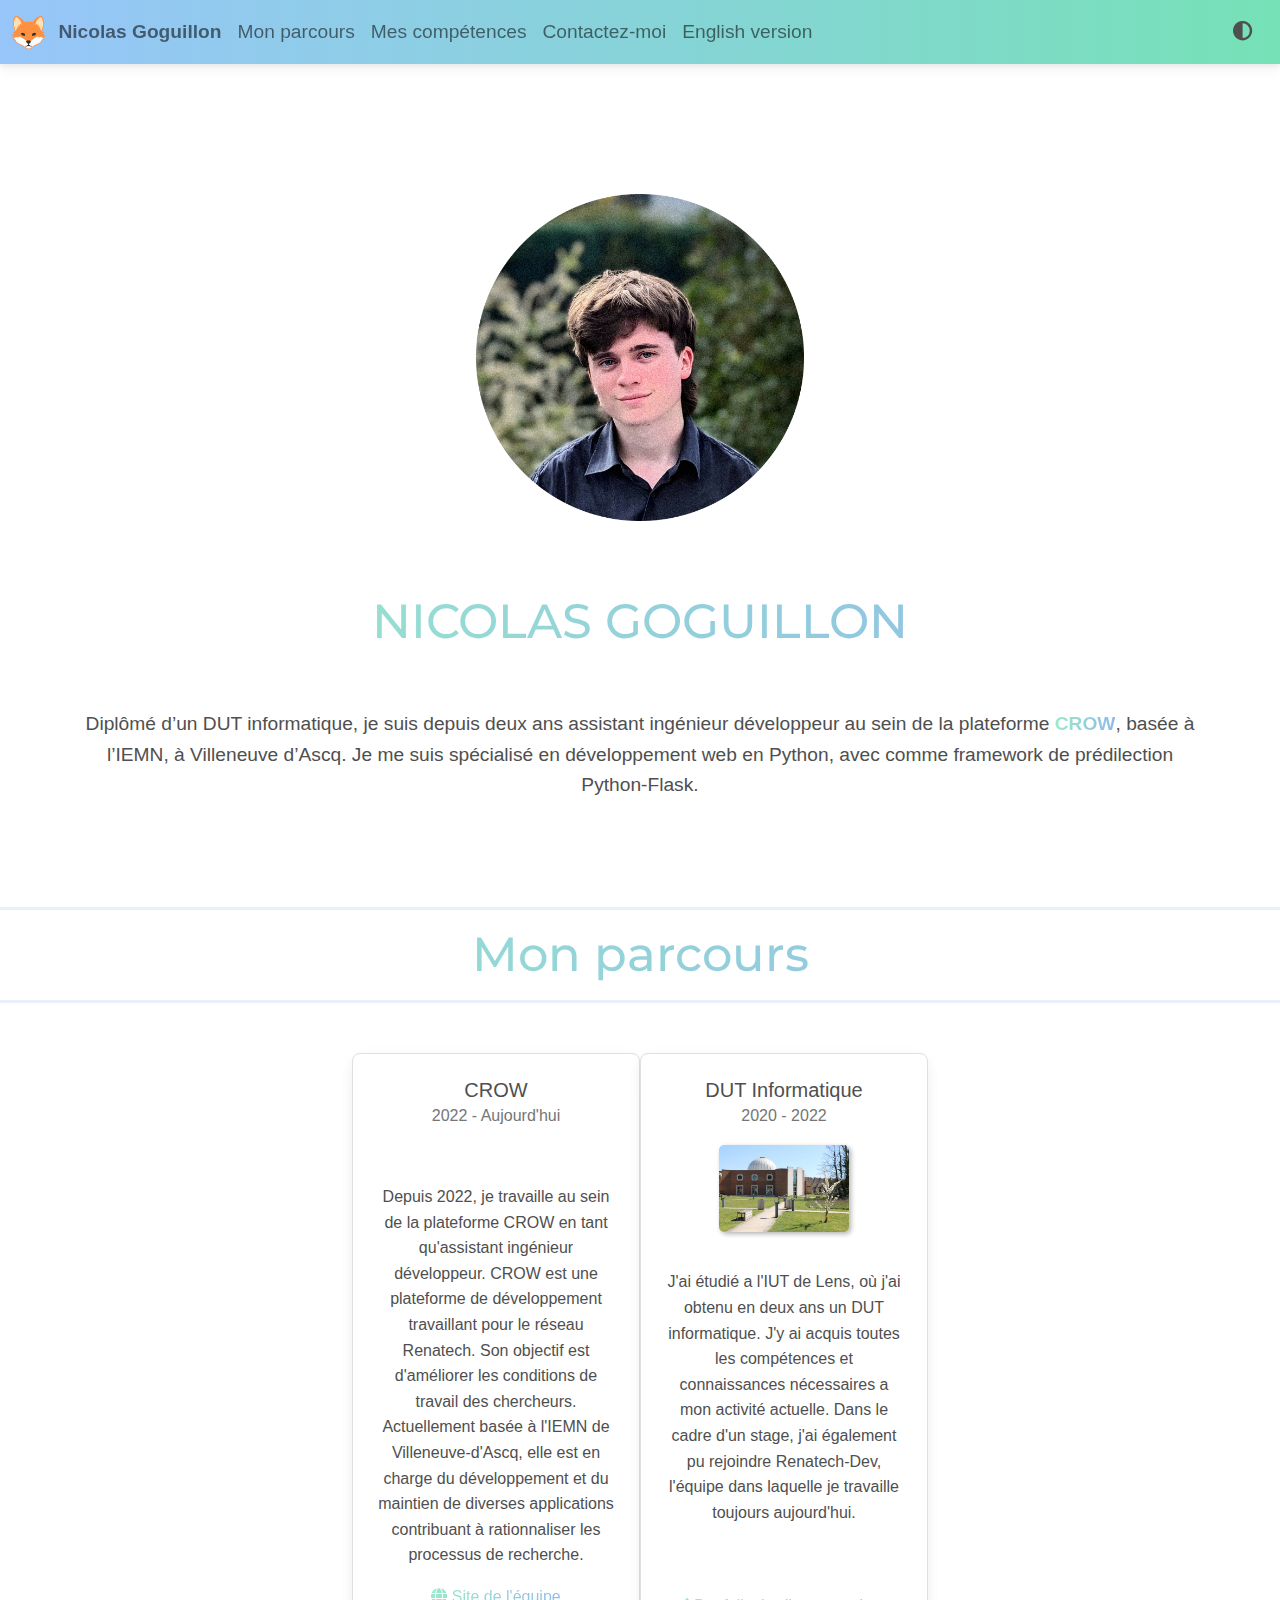
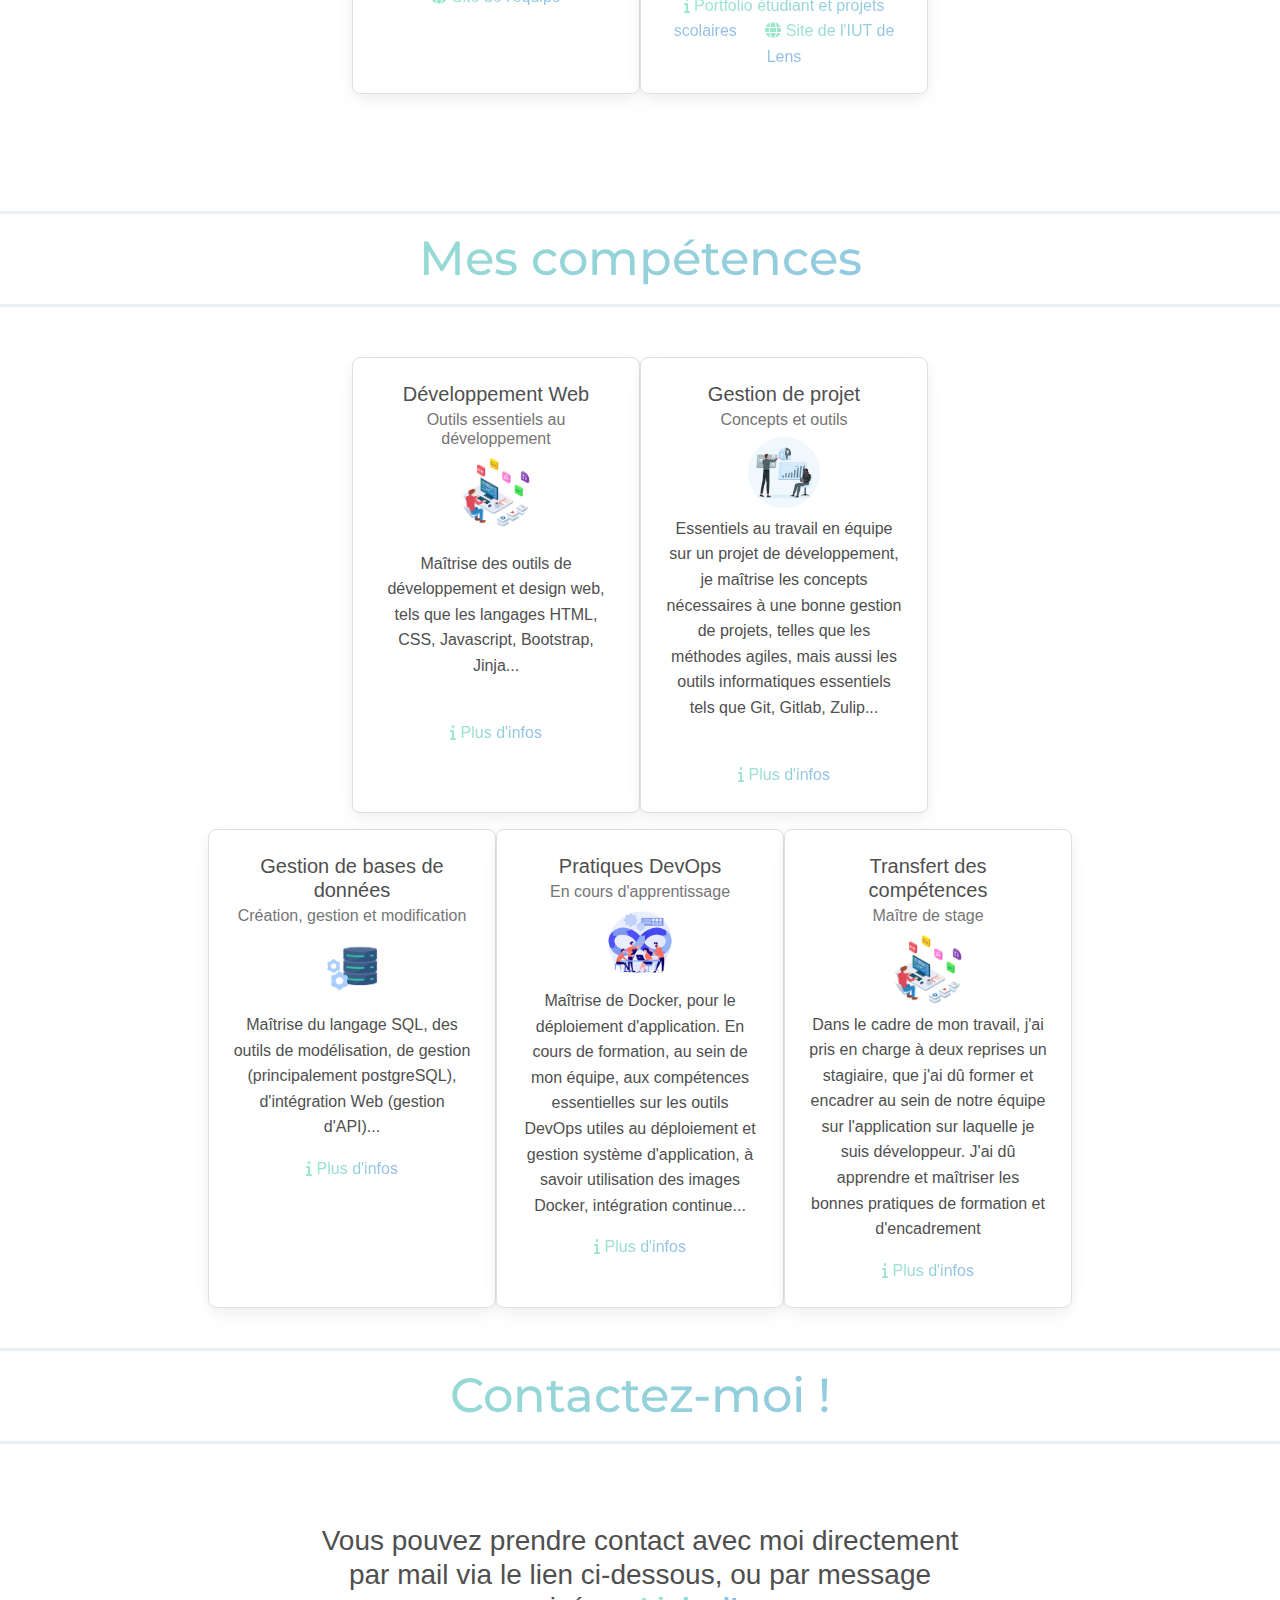
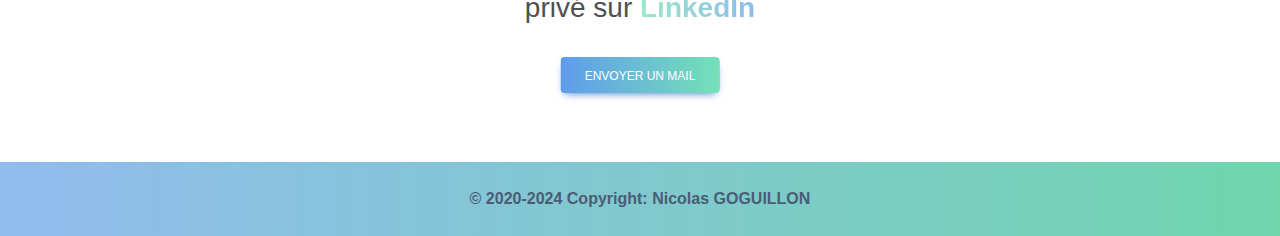
==== commit 8372da8a: "english version" ====
--- a/index.html
+++ b/index.html
@@ -147,8 +147,8 @@
 
         <h2 class="gradient-custom-text size-for-title title-rdev" id="nomtitre" style="text-align:center; width:auto">NICOLAS GOGUILLON</h2>
 
-        <div class="card-body" id="prez-text">Je suis développeur web diplômé d'un DUT informatique après deux ans à l'IUT de Lens. Je me suis spécialisé en développement web en Python, avec comme framework de prédilection Python-Flask. Je suis actuellement assistant ingénieur développeur au sein de la plateforme <a
-            href="https://dev.renatech.org" class="gradient-custom-text" style="font-weight: bold;" target:"_blank">CROW</a>. 
+        <div class="card-body" id="prez-text">Diplômé d’un DUT informatique, je suis depuis deux ans assistant ingénieur développeur au sein de la plateforme <a
+            href="https://dev.renatech.org" class="gradient-custom-text" style="font-weight: bold;" target:"_blank">CROW</a>, basée à l’IEMN, à Villeneuve d’Ascq. Je me suis spécialisé en développement web en Python, avec comme framework de prédilection Python-Flask. 
         </div>
         
     </div>
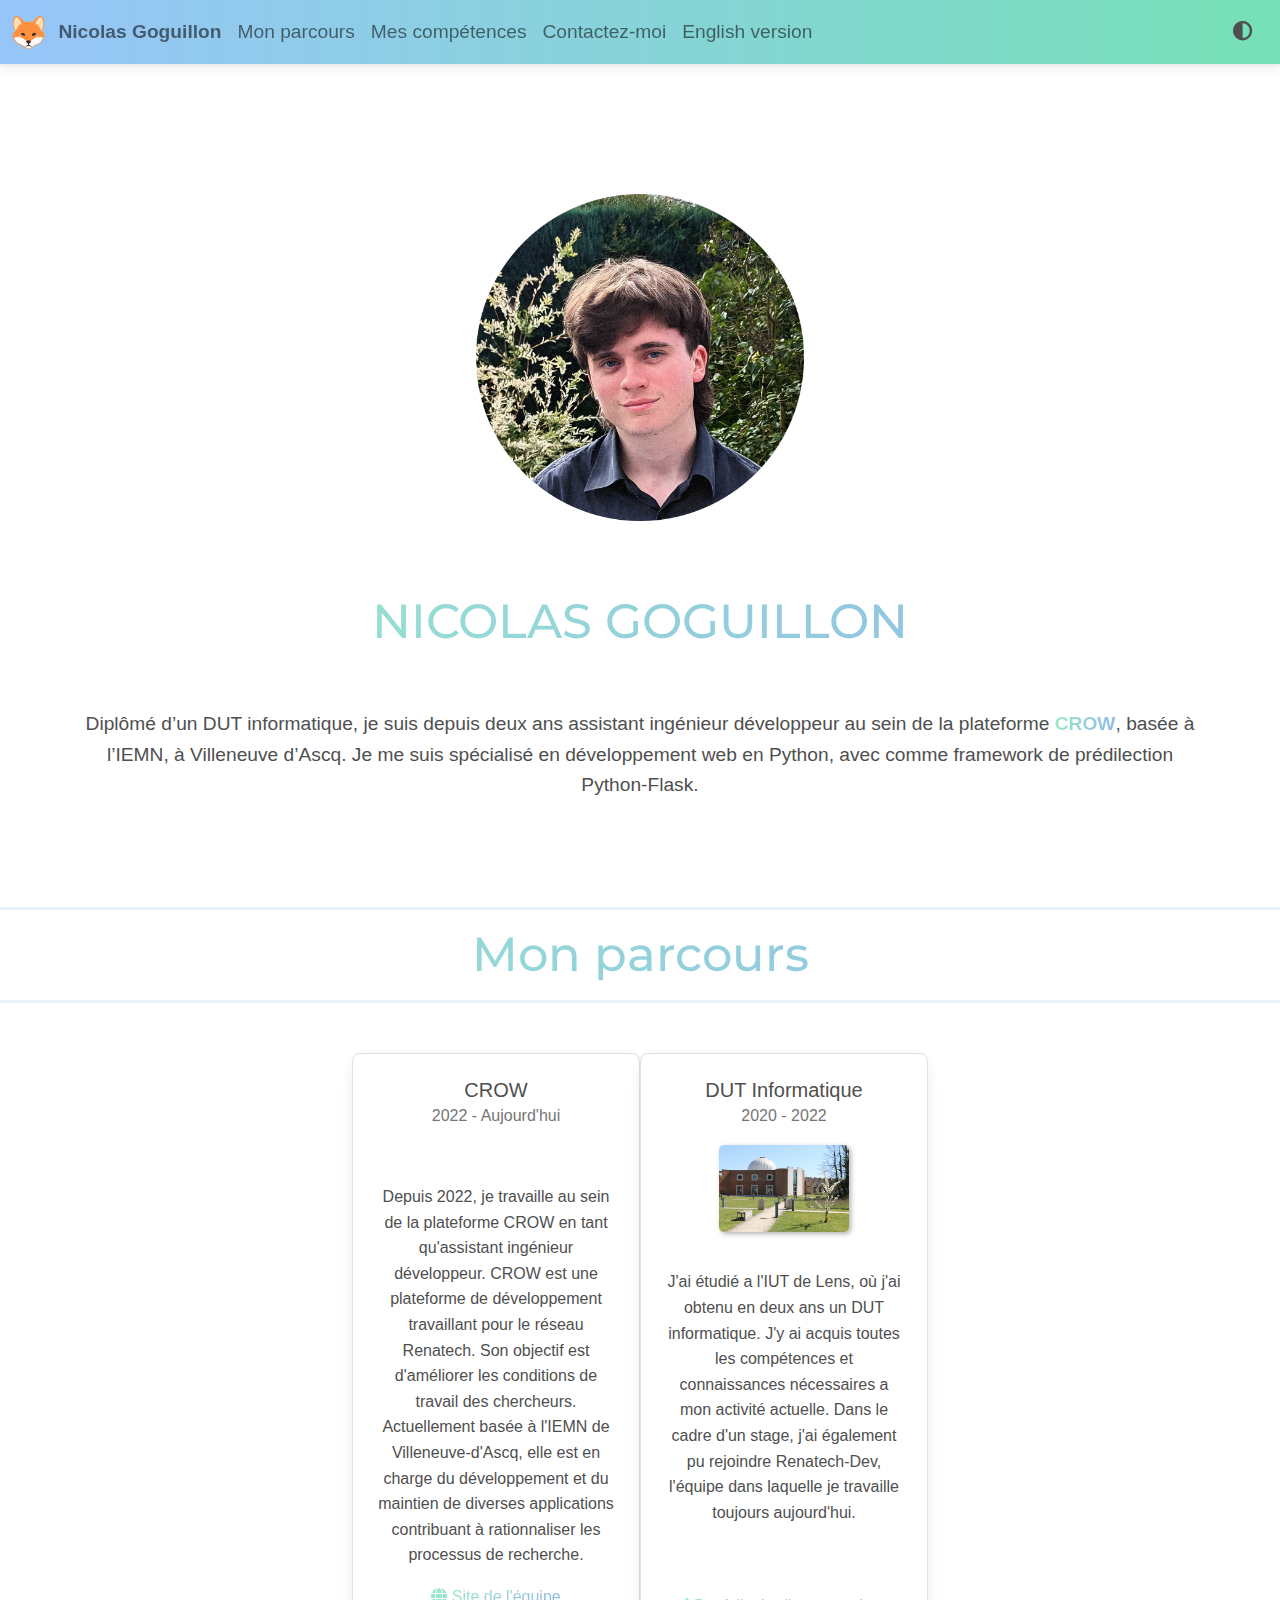
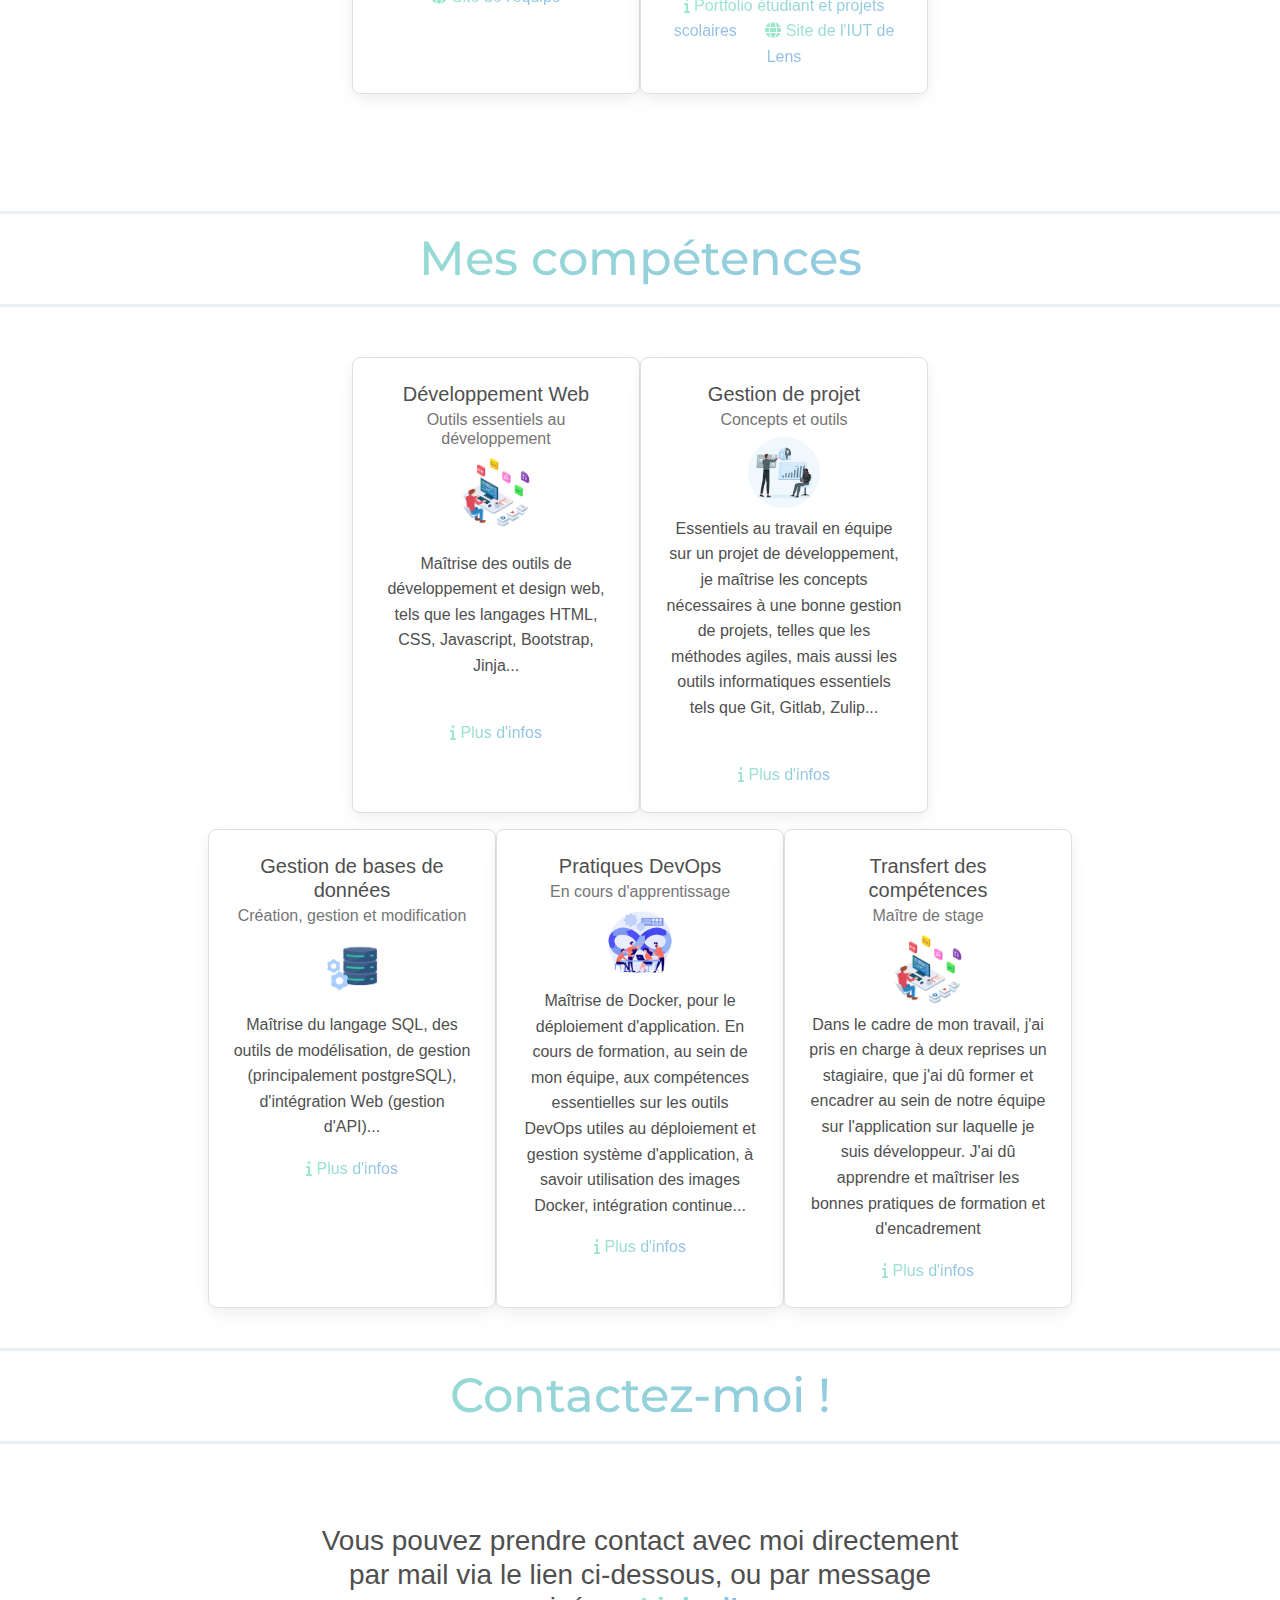
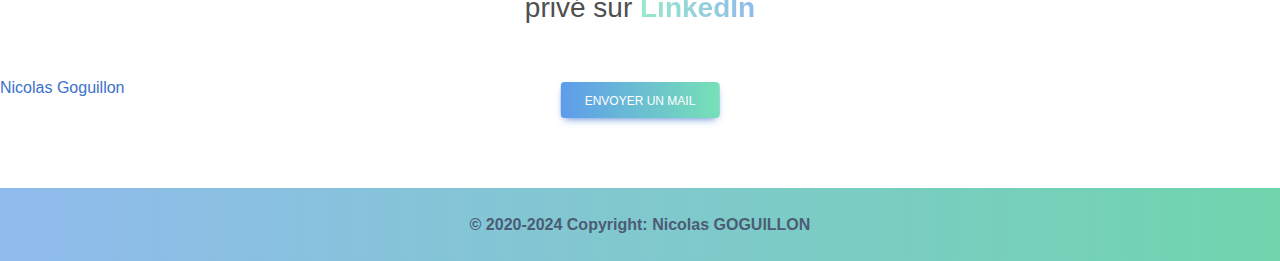
==== commit f8d5f1ab: "test linkedin" ====
--- a/index.html
+++ b/index.html
@@ -38,7 +38,9 @@
 
                 }
 
+
             </script>
+            <script src="https://platform.linkedin.com/badges/js/profile.js" async defer type="text/javascript"></script>
 
 
 
@@ -515,6 +517,9 @@
         <br>              
 </h3>
 
+<div class="badge-base LI-profile-badge" data-locale="fr_FR" data-size="large" data-theme="dark" data-type="HORIZONTAL" data-vanity="nicolas-goguillon" data-version="v1"><a class="badge-base__link LI-simple-link" href="https://fr.linkedin.com/in/nicolas-goguillon?trk=profile-badge">Nicolas Goguillon</a></div>
+              
+
             <a
                 class="btn btn-primary expandable-members position-relative top-50 start-50 translate-middle gradient-custom"
                 href="mailto:nicolas.goguillon@iemn.fr"
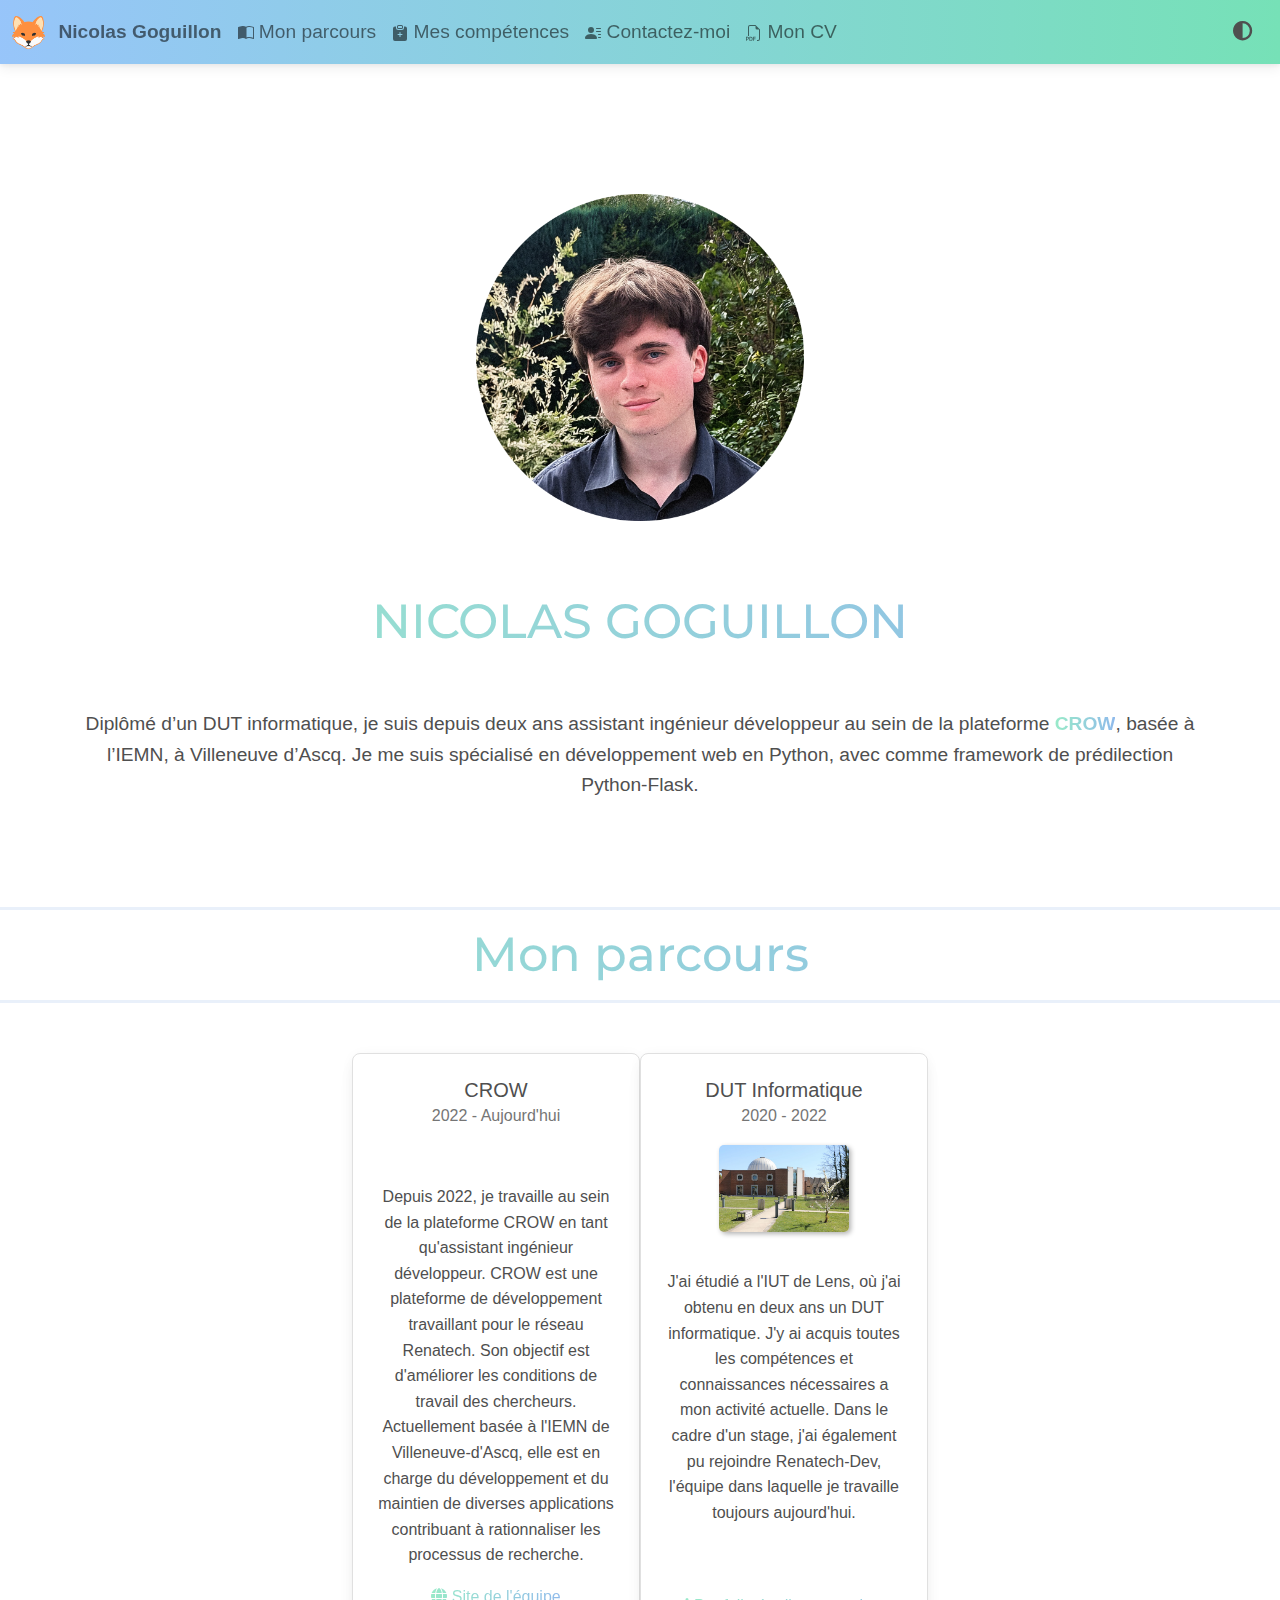
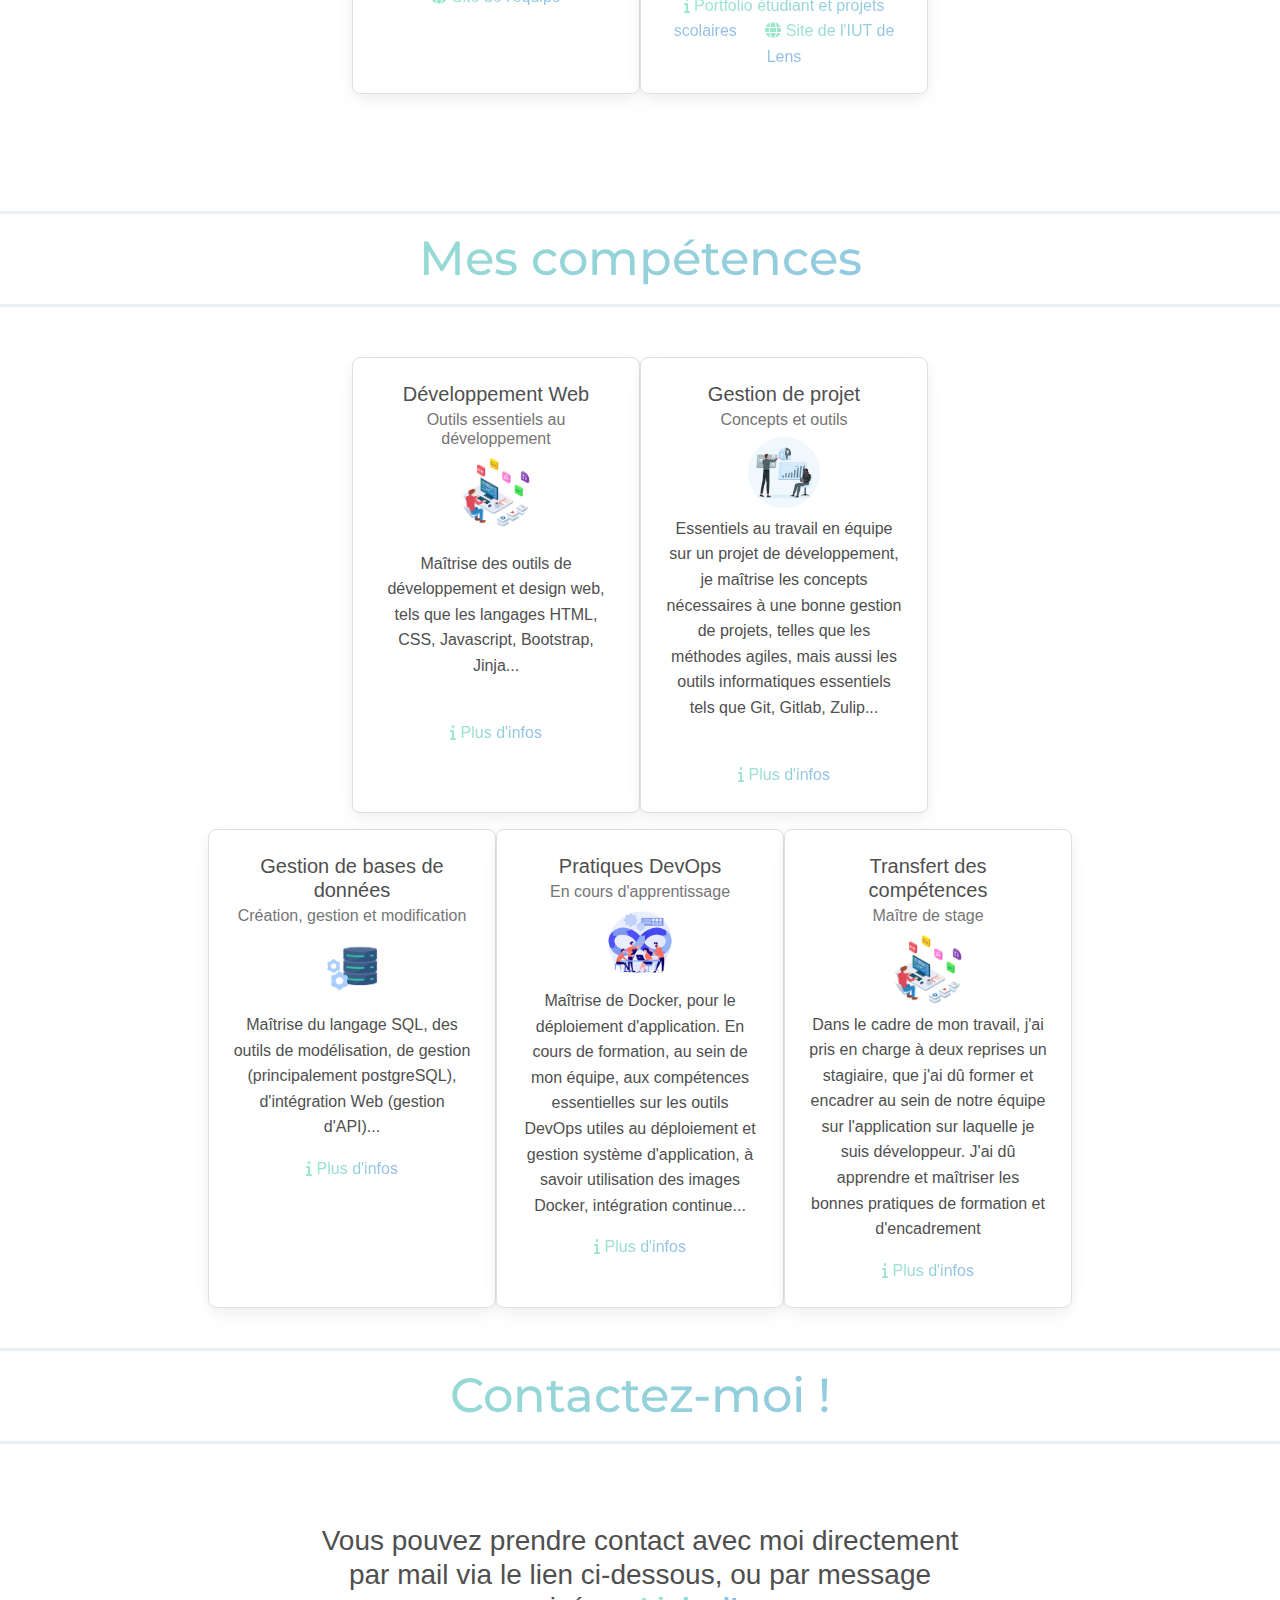
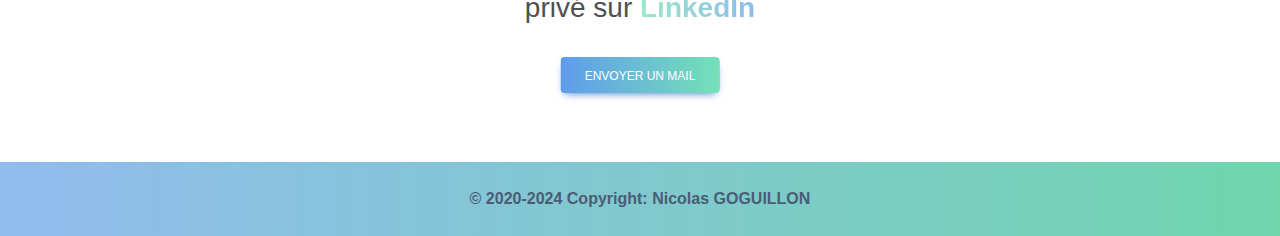
==== commit 68acdc60: "icons" ====
--- a/index.html
+++ b/index.html
@@ -40,8 +40,6 @@
 
 
             </script>
-            <script src="https://platform.linkedin.com/badges/js/profile.js" async defer type="text/javascript"></script>
-
 
 
         
@@ -87,17 +85,29 @@
                         <a class="nav-link" href="#" style="font-weight: bold">Nicolas Goguillon</a>
                     </li>
                     <li class="nav-item">
-                        <a class="nav-link" href="#projects">Mon parcours</a>
+                        <a class="nav-link" href="#projects"><svg xmlns="http://www.w3.org/2000/svg" width="16" height="16" fill="currentColor" class="bi bi-book-half" viewBox="0 0 16 16">
+                            <path d="M8.5 2.687c.654-.689 1.782-.886 3.112-.752 1.234.124 2.503.523 3.388.893v9.923c-.918-.35-2.107-.692-3.287-.81-1.094-.111-2.278-.039-3.213.492zM8 1.783C7.015.936 5.587.81 4.287.94c-1.514.153-3.042.672-3.994 1.105A.5.5 0 0 0 0 2.5v11a.5.5 0 0 0 .707.455c.882-.4 2.303-.881 3.68-1.02 1.409-.142 2.59.087 3.223.877a.5.5 0 0 0 .78 0c.633-.79 1.814-1.019 3.222-.877 1.378.139 2.8.62 3.681 1.02A.5.5 0 0 0 16 13.5v-11a.5.5 0 0 0-.293-.455c-.952-.433-2.48-.952-3.994-1.105C10.413.809 8.985.936 8 1.783"/>
+                          </svg> Mon parcours</a>
                     </li>
                     <li class="nav-item">
-                        <a class="nav-link" href="#team">Mes compétences</a>
+                        <a class="nav-link" href="#team"><svg xmlns="http://www.w3.org/2000/svg" width="16" height="16" fill="currentColor" class="bi bi-clipboard-plus-fill" viewBox="0 0 16 16">
+                            <path d="M6.5 0A1.5 1.5 0 0 0 5 1.5v1A1.5 1.5 0 0 0 6.5 4h3A1.5 1.5 0 0 0 11 2.5v-1A1.5 1.5 0 0 0 9.5 0zm3 1a.5.5 0 0 1 .5.5v1a.5.5 0 0 1-.5.5h-3a.5.5 0 0 1-.5-.5v-1a.5.5 0 0 1 .5-.5z"/>
+                            <path d="M4 1.5H3a2 2 0 0 0-2 2V14a2 2 0 0 0 2 2h10a2 2 0 0 0 2-2V3.5a2 2 0 0 0-2-2h-1v1A2.5 2.5 0 0 1 9.5 5h-3A2.5 2.5 0 0 1 4 2.5zm4.5 6V9H10a.5.5 0 0 1 0 1H8.5v1.5a.5.5 0 0 1-1 0V10H6a.5.5 0 0 1 0-1h1.5V7.5a.5.5 0 0 1 1 0"/>
+                          </svg> Mes compétences</a>
                     </li>
                     <li class="nav-item">
-                        <a class="nav-link" href="#contact">Contactez-moi</a>
+                        <a class="nav-link" href="#contact"><svg xmlns="http://www.w3.org/2000/svg" width="16" height="16" fill="currentColor" class="bi bi-person-lines-fill" viewBox="0 0 16 16">
+                            <path d="M6 8a3 3 0 1 0 0-6 3 3 0 0 0 0 6m-5 6s-1 0-1-1 1-4 6-4 6 3 6 4-1 1-1 1zM11 3.5a.5.5 0 0 1 .5-.5h4a.5.5 0 0 1 0 1h-4a.5.5 0 0 1-.5-.5m.5 2.5a.5.5 0 0 0 0 1h4a.5.5 0 0 0 0-1zm2 3a.5.5 0 0 0 0 1h2a.5.5 0 0 0 0-1zm0 3a.5.5 0 0 0 0 1h2a.5.5 0 0 0 0-1z"/>
+                          </svg> Contactez-moi</a>
                     </li>
                     <li class="nav-item">
+                        <a class="nav-link" href="portfolio/images/CV-Nicolas-Goguillon-2024.pdf" download="CV-Nicolas-Goguillon-2024.pdf"><svg xmlns="http://www.w3.org/2000/svg" width="16" height="16" fill="currentColor" class="bi bi-filetype-pdf" viewBox="0 0 16 16">
+                            <path fill-rule="evenodd" d="M14 4.5V14a2 2 0 0 1-2 2h-1v-1h1a1 1 0 0 0 1-1V4.5h-2A1.5 1.5 0 0 1 9.5 3V1H4a1 1 0 0 0-1 1v9H2V2a2 2 0 0 1 2-2h5.5zM1.6 11.85H0v3.999h.791v-1.342h.803q.43 0 .732-.173.305-.175.463-.474a1.4 1.4 0 0 0 .161-.677q0-.375-.158-.677a1.2 1.2 0 0 0-.46-.477q-.3-.18-.732-.179m.545 1.333a.8.8 0 0 1-.085.38.57.57 0 0 1-.238.241.8.8 0 0 1-.375.082H.788V12.48h.66q.327 0 .512.181.185.183.185.522m1.217-1.333v3.999h1.46q.602 0 .998-.237a1.45 1.45 0 0 0 .595-.689q.196-.45.196-1.084 0-.63-.196-1.075a1.43 1.43 0 0 0-.589-.68q-.396-.234-1.005-.234zm.791.645h.563q.371 0 .609.152a.9.9 0 0 1 .354.454q.118.302.118.753a2.3 2.3 0 0 1-.068.592 1.1 1.1 0 0 1-.196.422.8.8 0 0 1-.334.252 1.3 1.3 0 0 1-.483.082h-.563zm3.743 1.763v1.591h-.79V11.85h2.548v.653H7.896v1.117h1.606v.638z"/>
+                          </svg> Mon CV</a>
+                    </li>
+                    <!--<li class="nav-item">
                         <a class="nav-link" href="/portfolio/english.html">English version</a>
-                    </li>
+                    </li>-->
 
 
                 </ul>
@@ -516,8 +526,6 @@
 
         <br>              
 </h3>
-
-<div class="badge-base LI-profile-badge" data-locale="fr_FR" data-size="large" data-theme="dark" data-type="HORIZONTAL" data-vanity="nicolas-goguillon" data-version="v1"><a class="badge-base__link LI-simple-link" href="https://fr.linkedin.com/in/nicolas-goguillon?trk=profile-badge">Nicolas Goguillon</a></div>
               
 
             <a
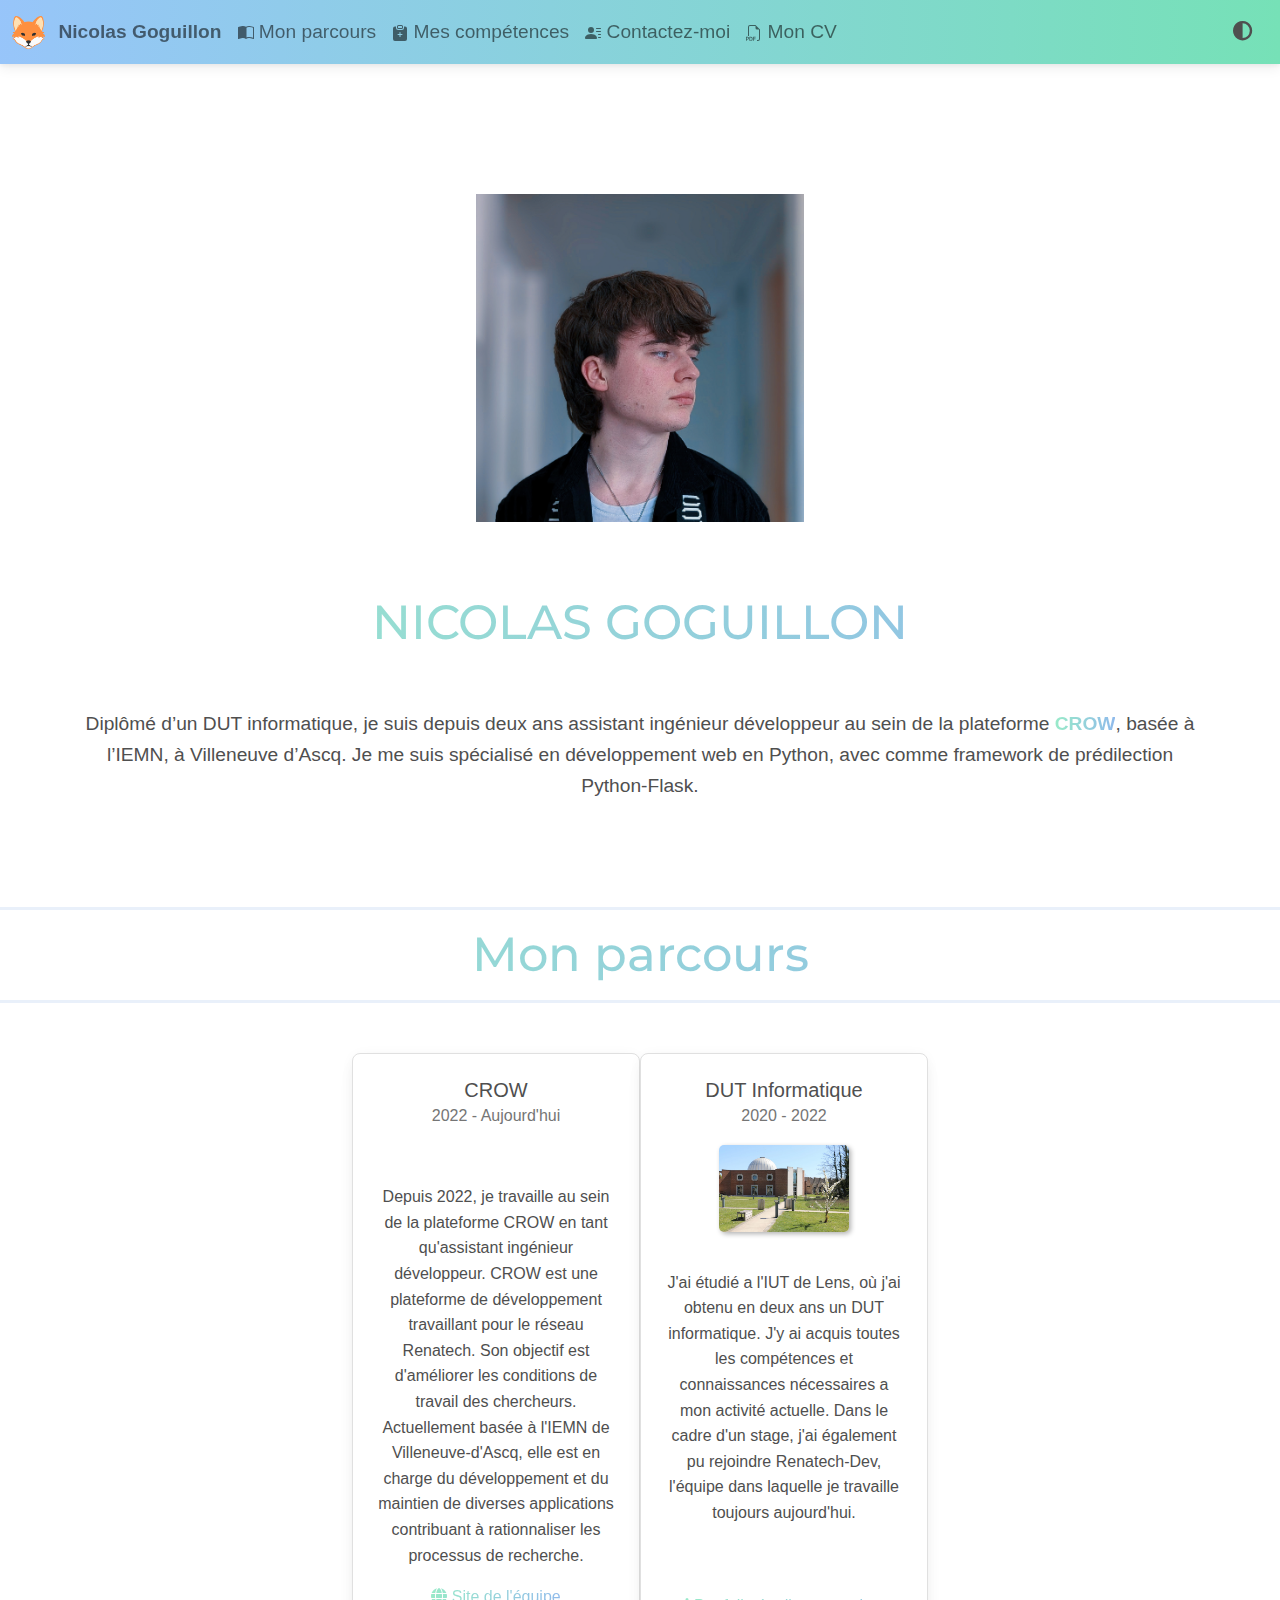
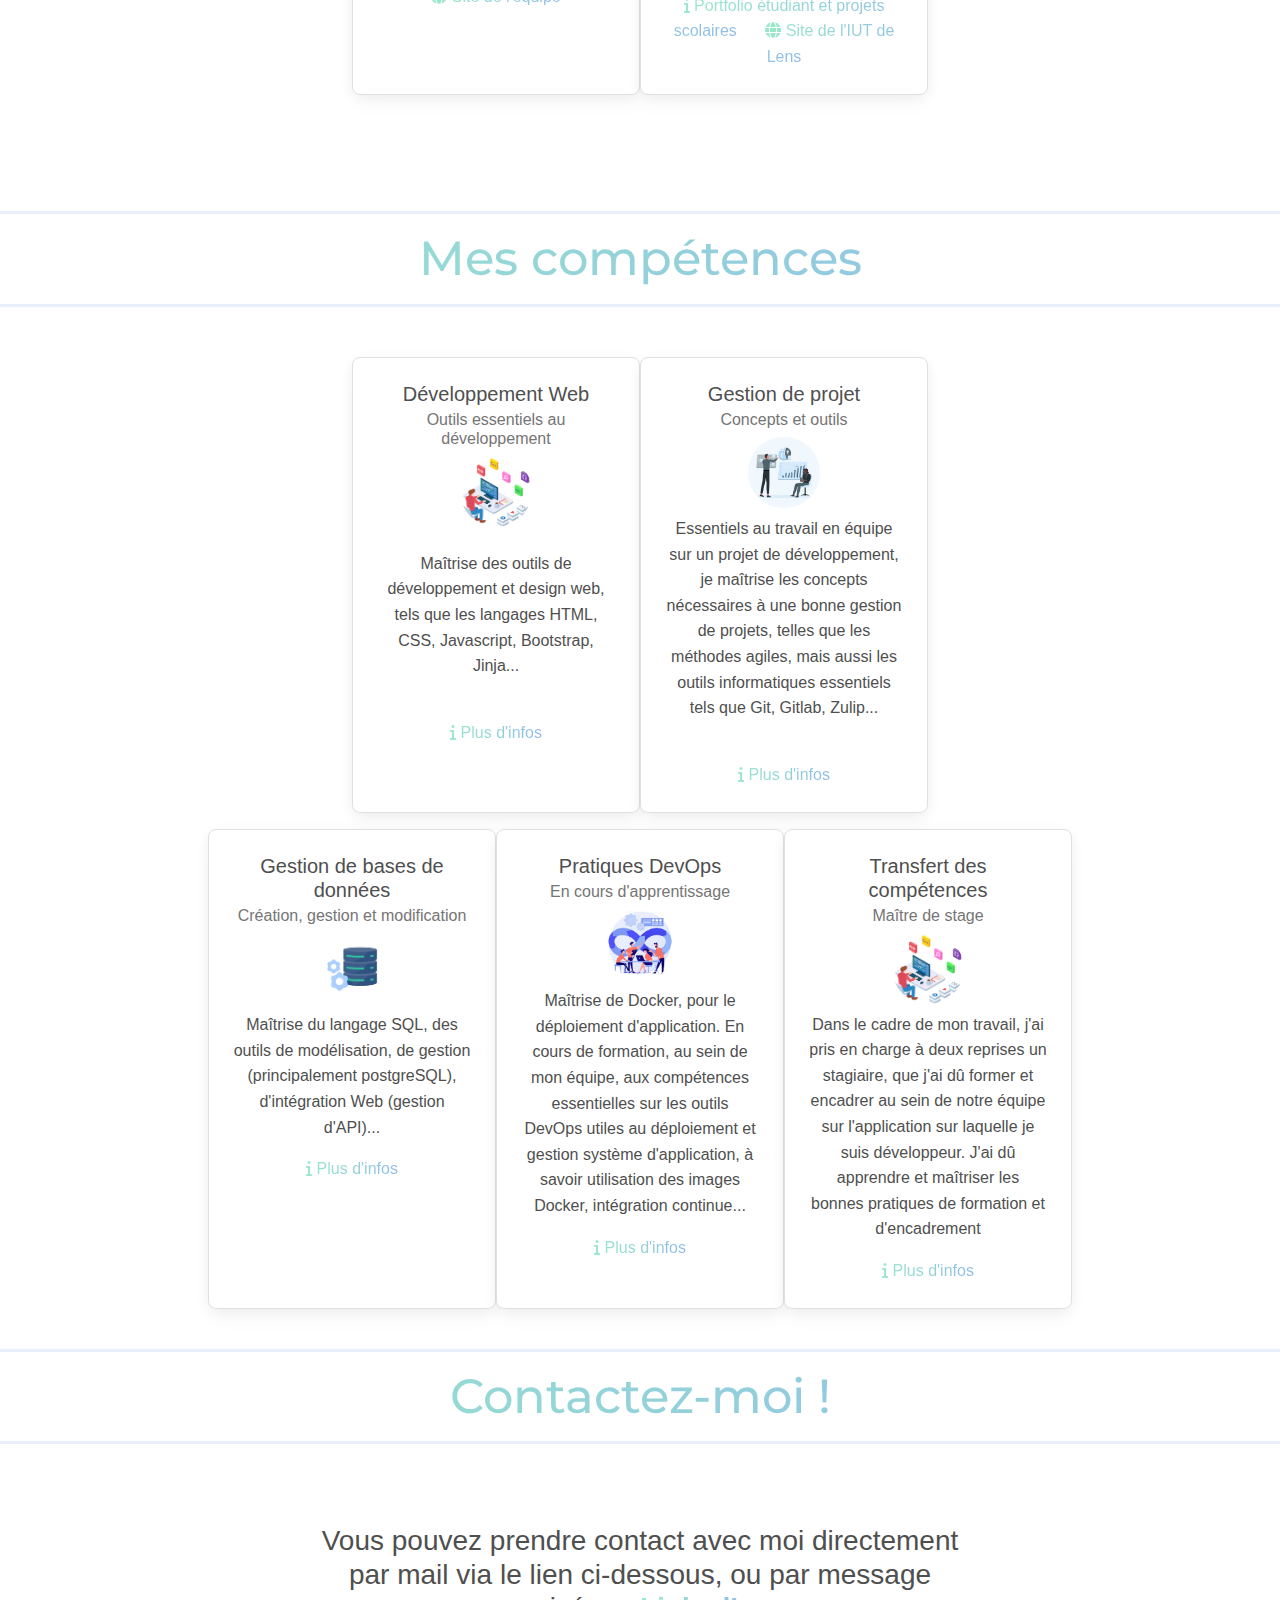
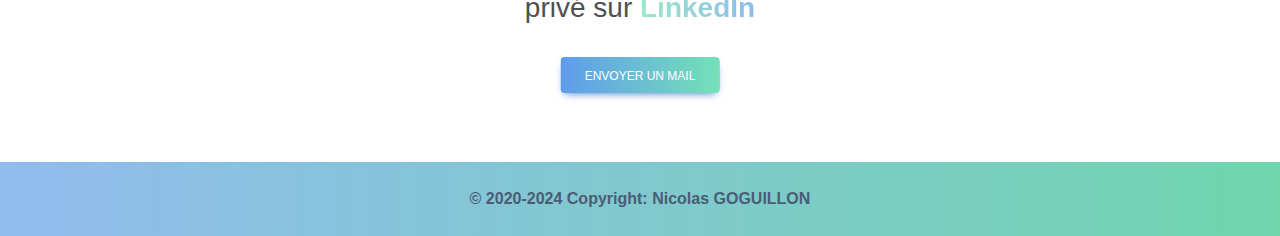
==== commit 4af128c2: "new profile" ====
--- a/index.html
+++ b/index.html
@@ -144,7 +144,7 @@
              id="rdev-prez-translucent">
             
             <img
-                    src="/portfolio/images/profile.png"
+                    src="/portfolio/images/profile.jpg"
                     height="15"
                     alt="MDB Logo"
                     loading="lazy"
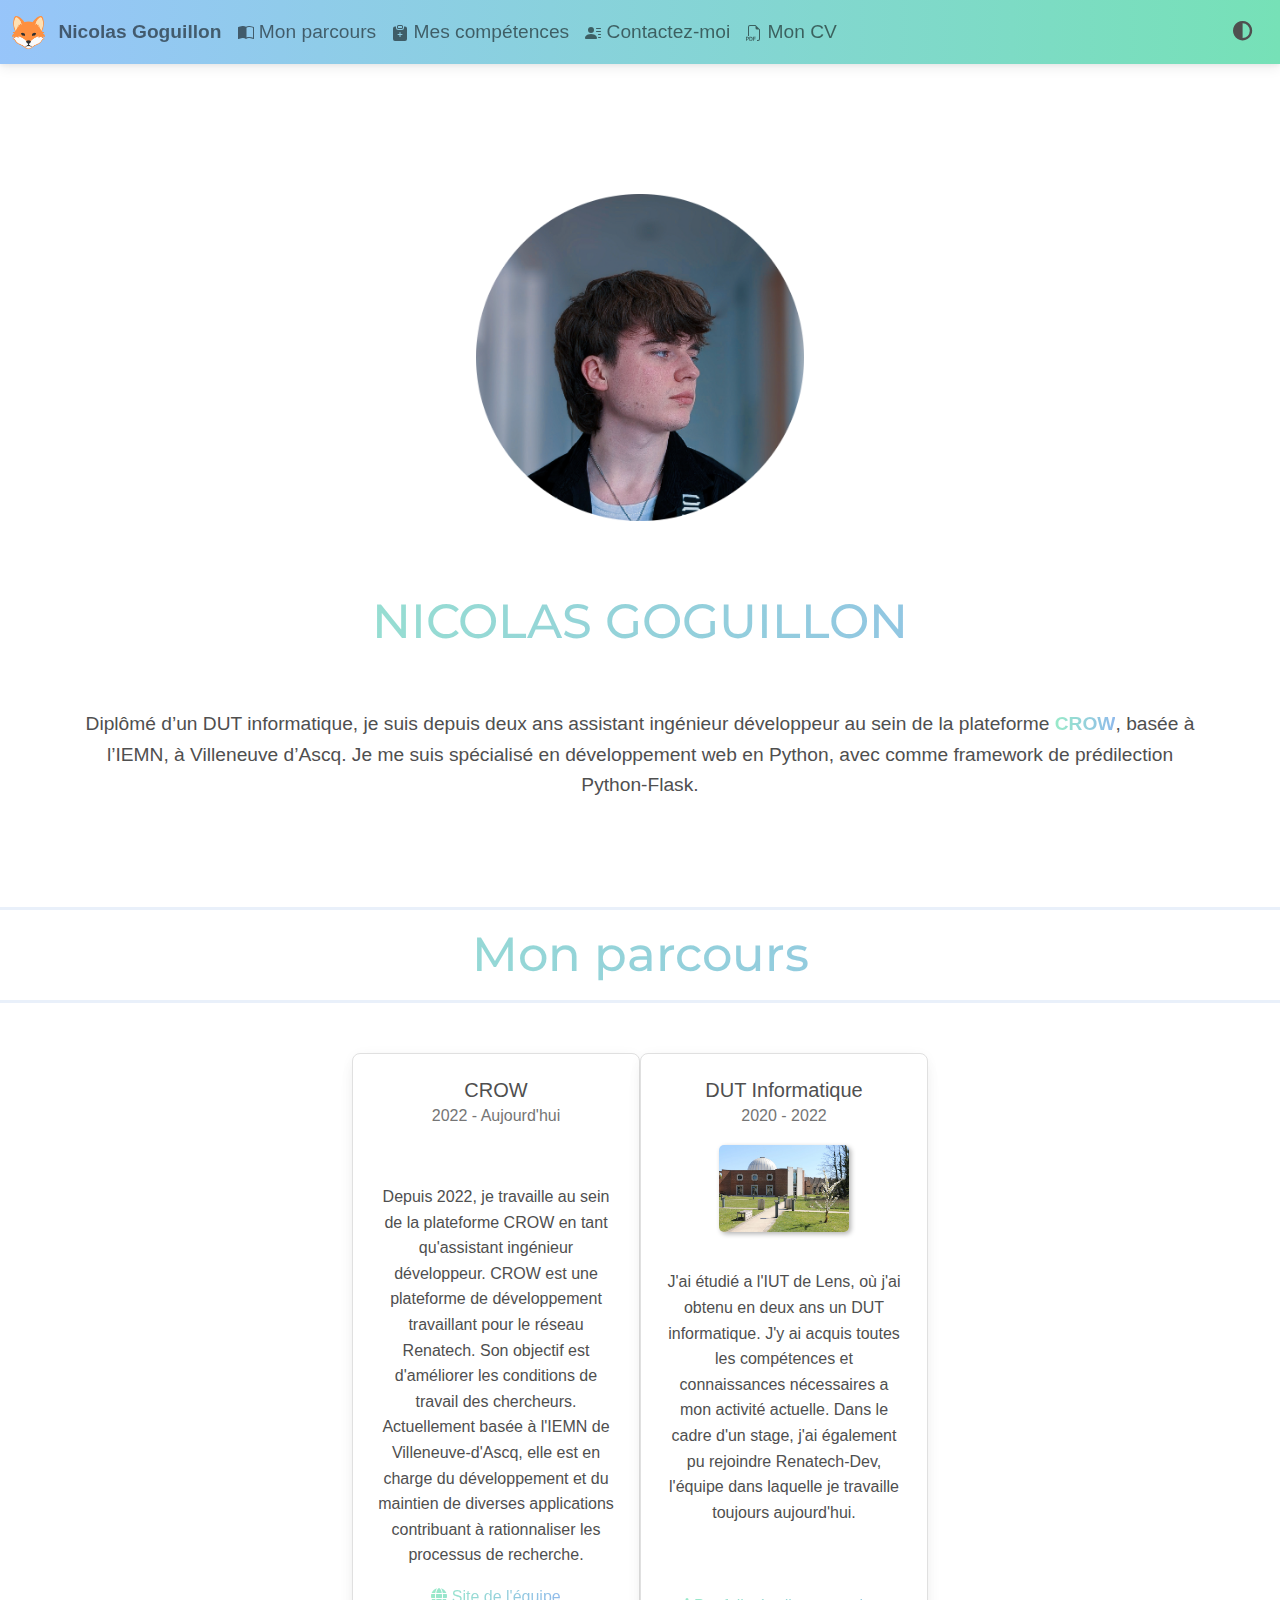
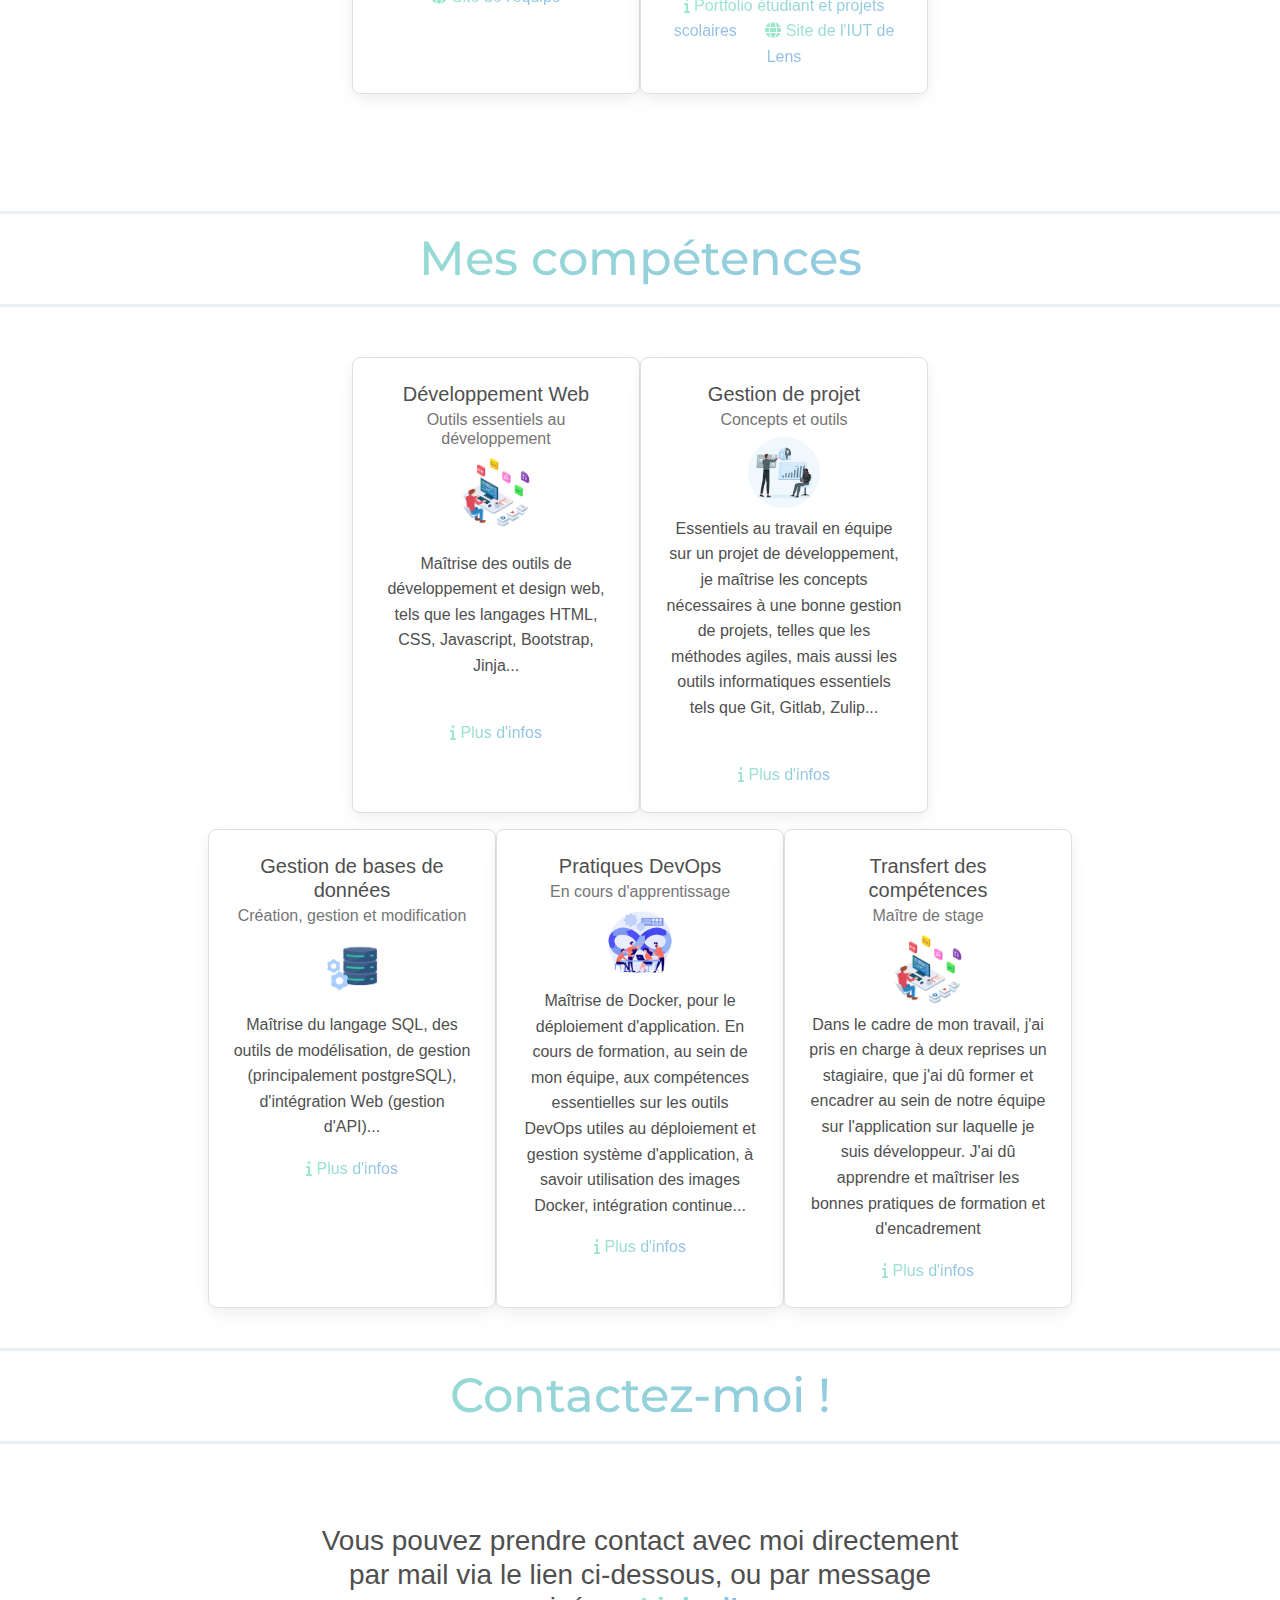
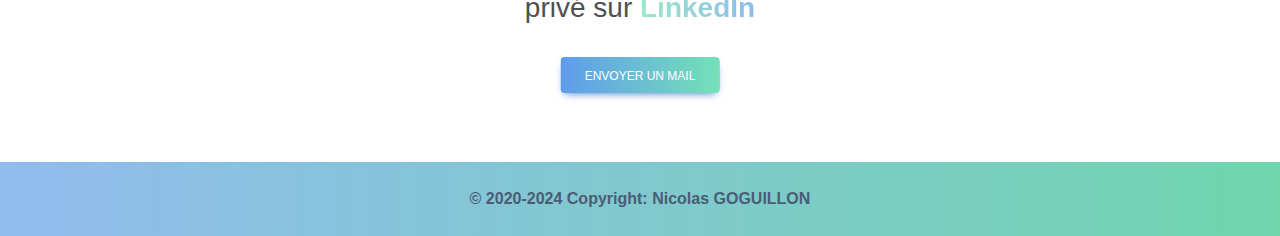
==== commit 738d756b: "profile cropped" ====
--- a/index.html
+++ b/index.html
@@ -144,7 +144,7 @@
              id="rdev-prez-translucent">
             
             <img
-                    src="/portfolio/images/profile.jpg"
+                    src="/portfolio/images/profile.png"
                     height="15"
                     alt="MDB Logo"
                     loading="lazy"
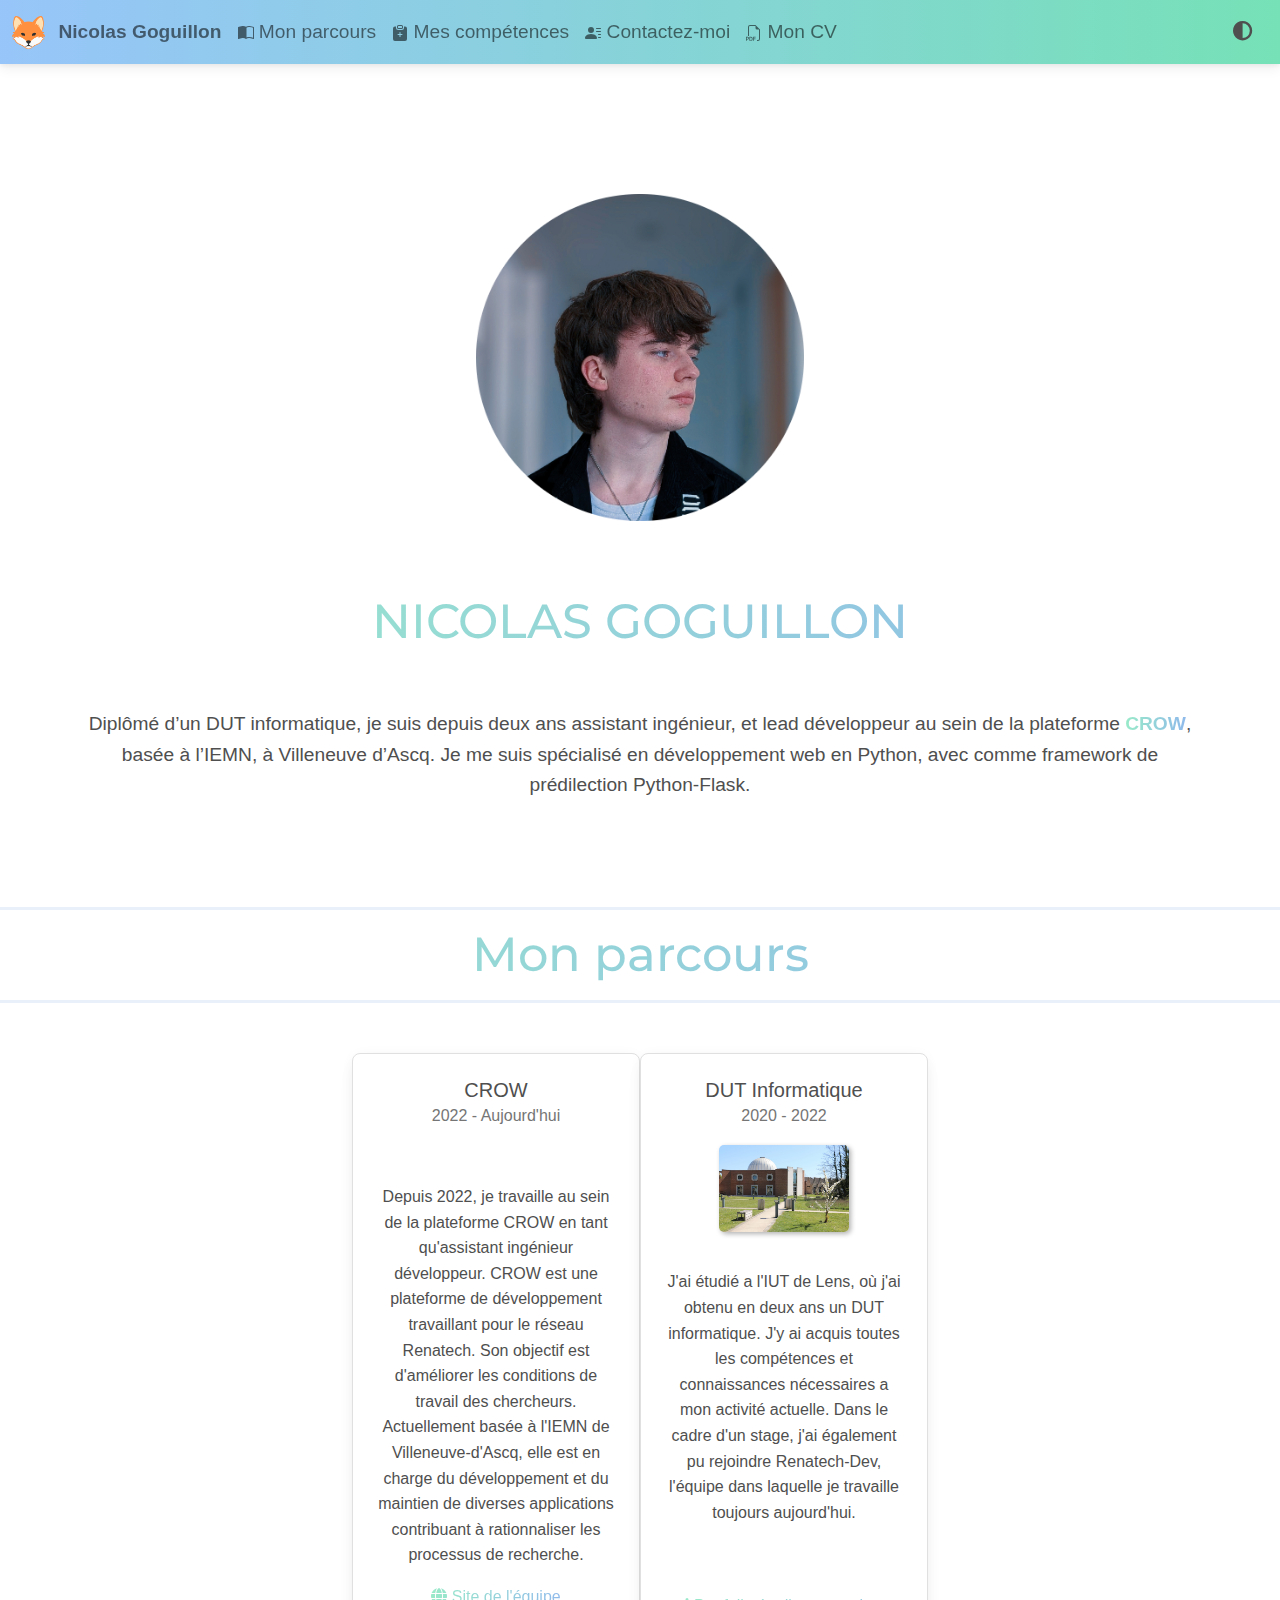
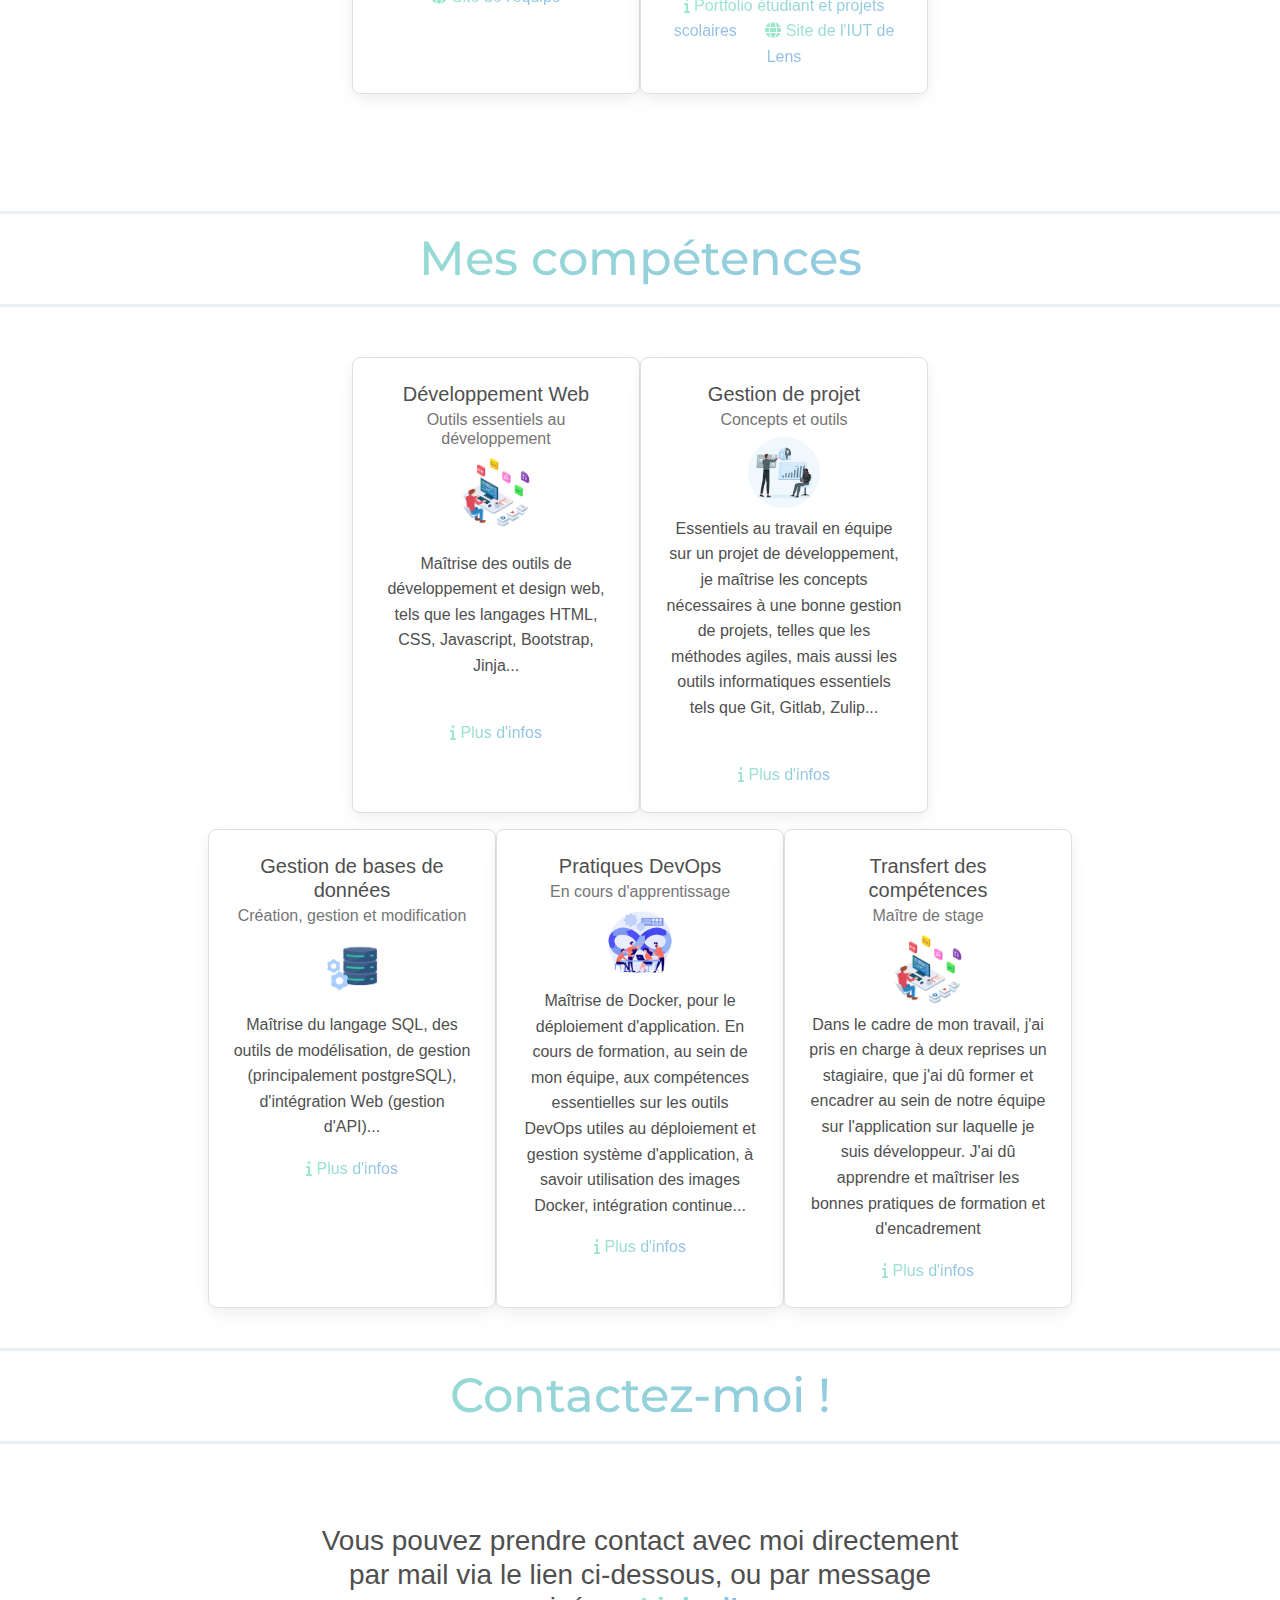
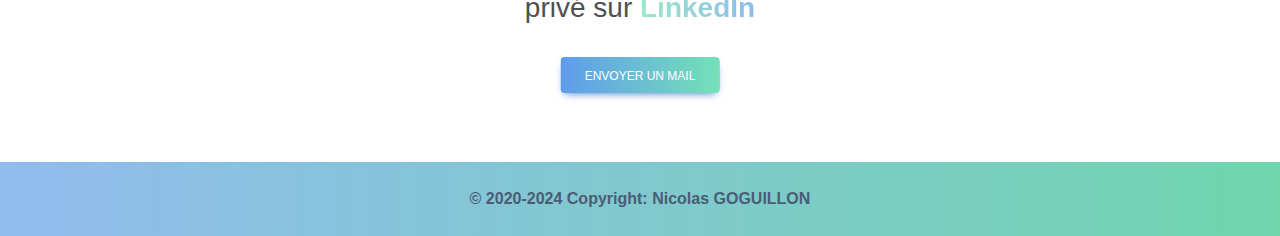
==== commit 8be82735: "ajout statut lead dev" ====
--- a/index.html
+++ b/index.html
@@ -159,7 +159,7 @@
 
         <h2 class="gradient-custom-text size-for-title title-rdev" id="nomtitre" style="text-align:center; width:auto">NICOLAS GOGUILLON</h2>
 
-        <div class="card-body" id="prez-text">Diplômé d’un DUT informatique, je suis depuis deux ans assistant ingénieur développeur au sein de la plateforme <a
+        <div class="card-body" id="prez-text">Diplômé d’un DUT informatique, je suis depuis deux ans assistant ingénieur, et lead développeur au sein de la plateforme <a
             href="https://dev.renatech.org" class="gradient-custom-text" style="font-weight: bold;" target:"_blank">CROW</a>, basée à l’IEMN, à Villeneuve d’Ascq. Je me suis spécialisé en développement web en Python, avec comme framework de prédilection Python-Flask. 
         </div>
         
